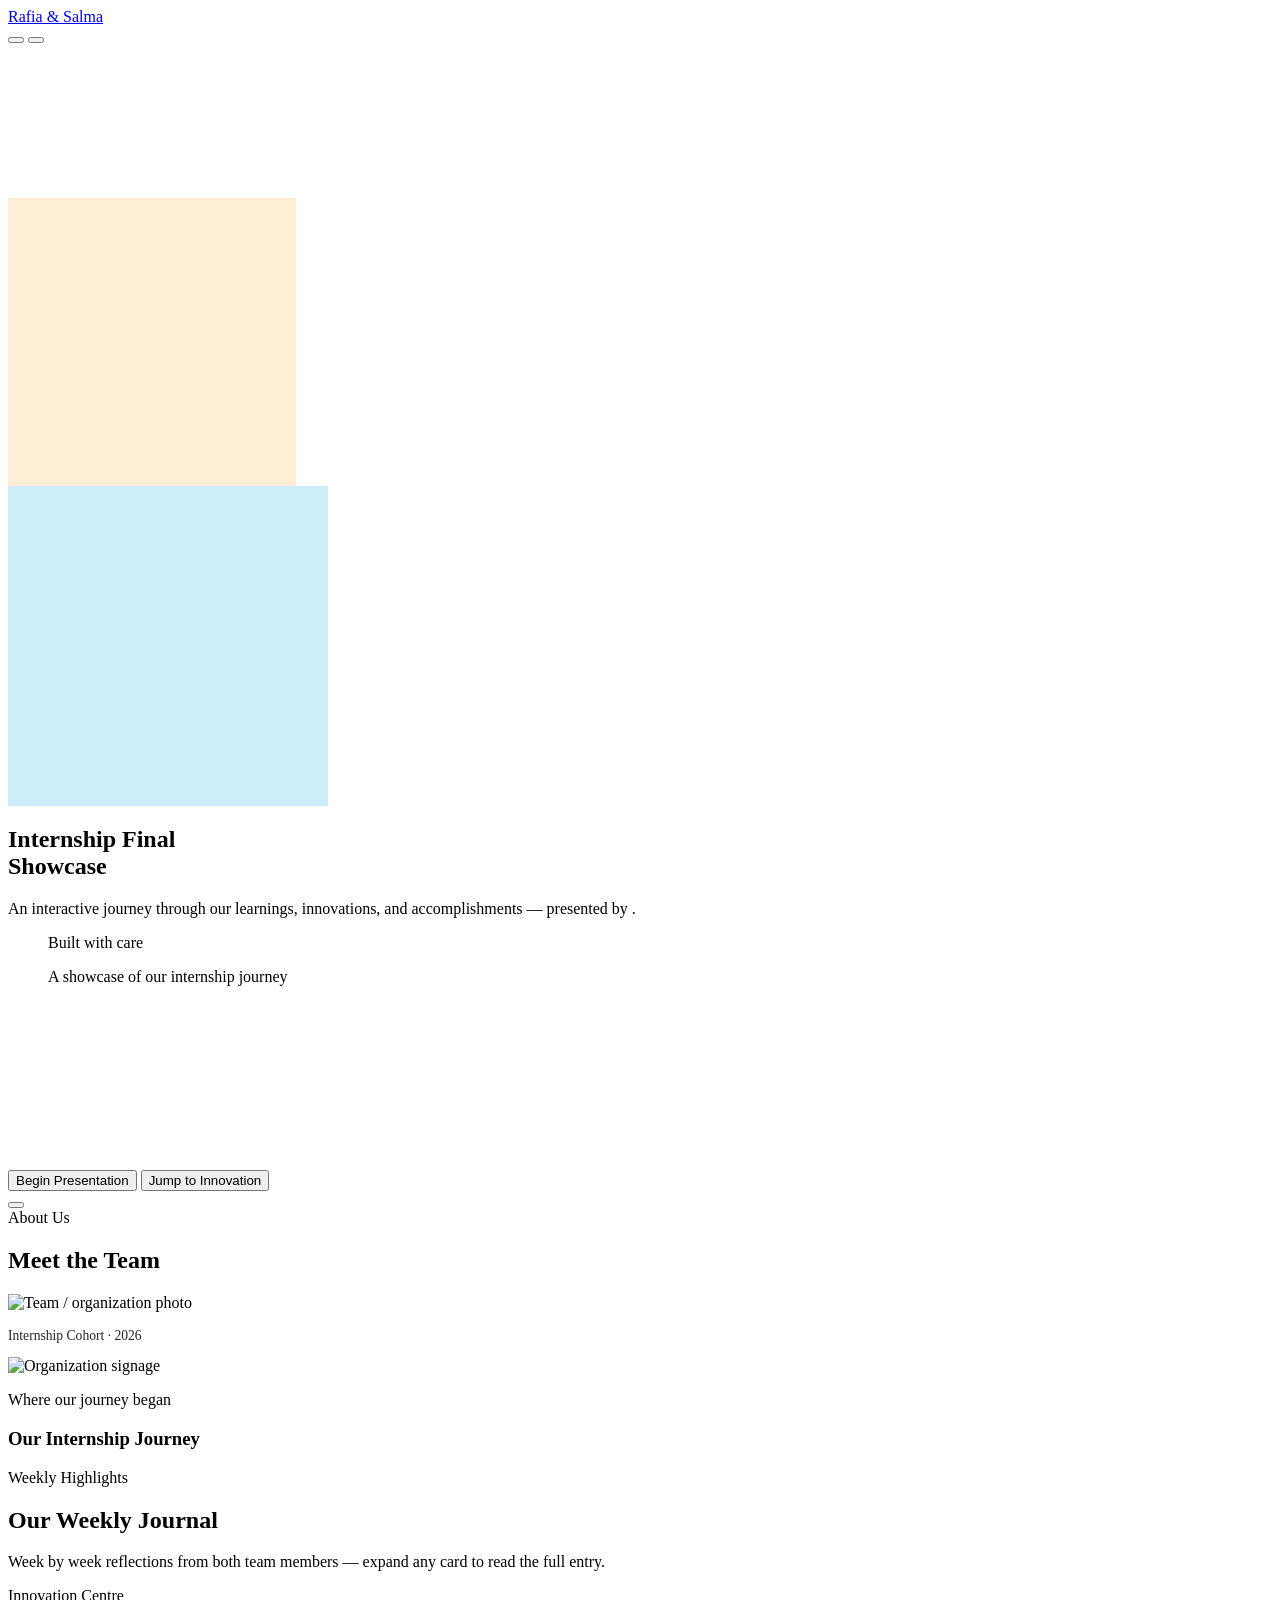
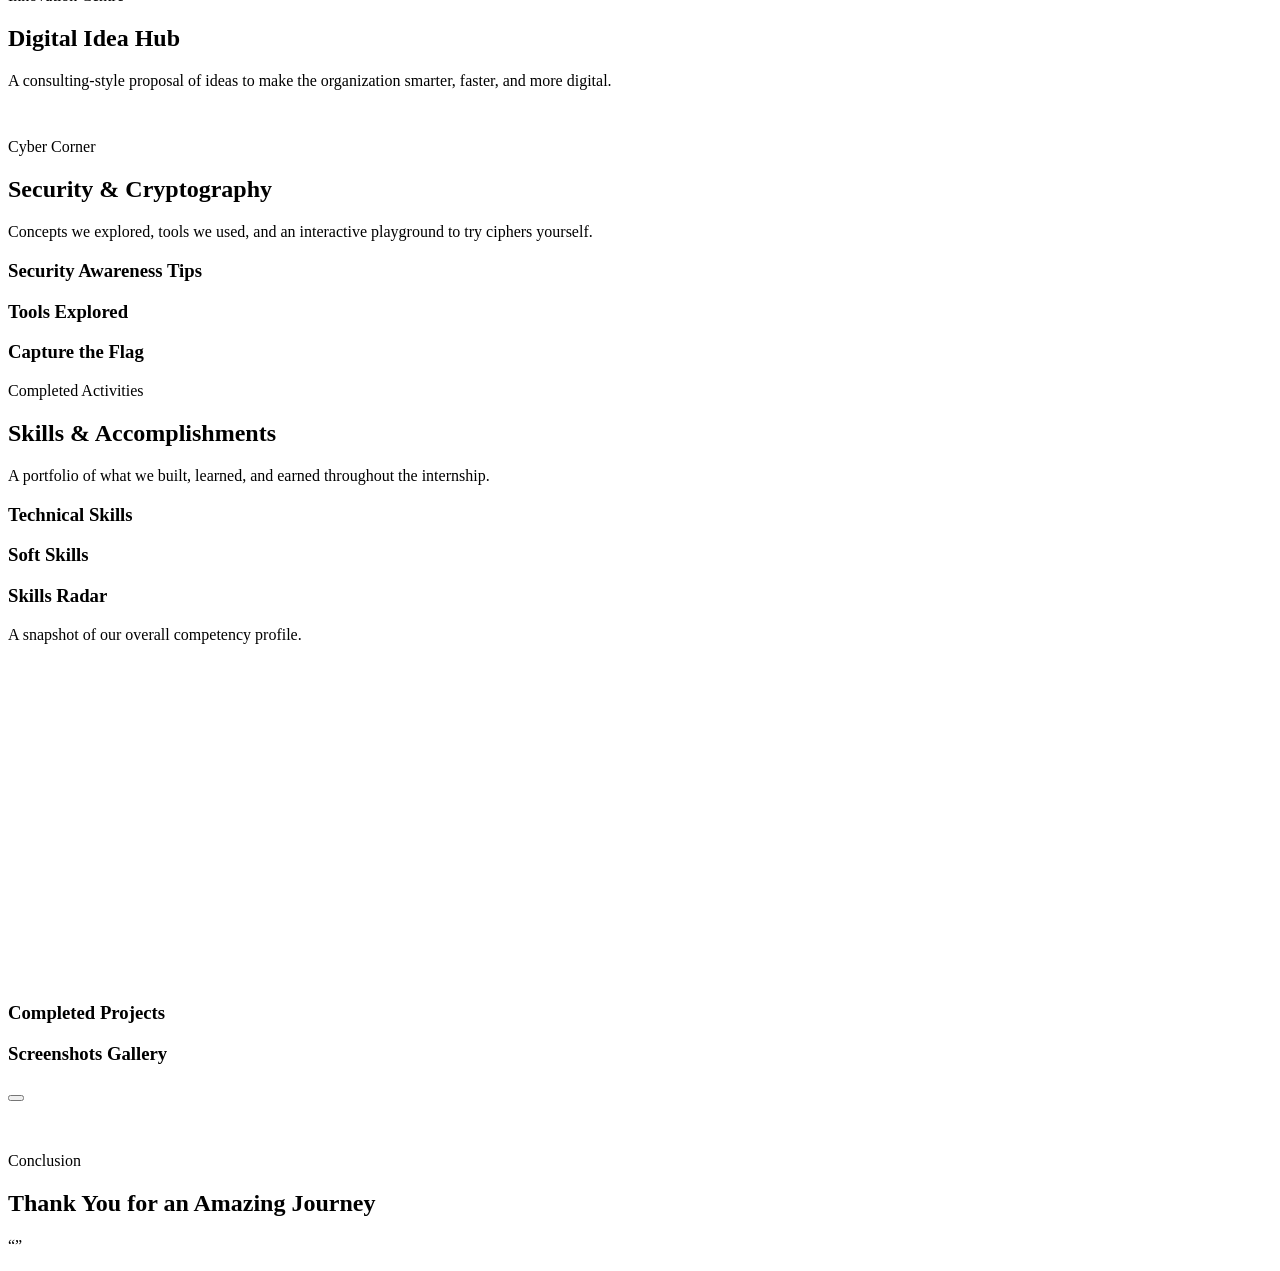
==== index.html @ 841355a2 "Add files via upload" ====
<!DOCTYPE html>
<html lang="en">
<head>
<meta charset="UTF-8" />
<meta name="viewport" content="width=device-width, initial-scale=1.0" />
<title>Internship Final Showcase — Rafia & Salma</title>
<meta name="description" content="An interactive internship final showcase." />

<!-- Fonts -->
<link rel="preconnect" href="https://fonts.googleapis.com" />
<link rel="preconnect" href="https://fonts.gstatic.com" crossorigin />
<link href="https://fonts.googleapis.com/css2?family=Inter:wght@400;500;600;700&family=Playfair+Display:wght@600;700;800&family=JetBrains+Mono:wght@400;500&display=swap" rel="stylesheet" />

<!-- Icons (lucide static build, no bundler needed) -->
<script src="https://unpkg.com/lucide@latest"></script>

<link rel="stylesheet" href="css/styles.css" />
</head>
<body>

<!-- ============ NAV ============ -->
<nav id="site-nav">
  <a href="#hero" class="brand">
    <img src="assets/images/logo.png" alt="" onerror="this.style.display='none'" />
    <span>Rafia & Salma</span>
  </a>
  <div class="nav-links" id="nav-links"></div>
  <div class="nav-actions">
    <button id="theme-toggle" aria-label="Toggle dark mode"><i data-lucide="moon"></i></button>
    <button id="menu-toggle" aria-label="Open menu"><i data-lucide="menu"></i></button>
  </div>
</nav>
<div id="mobile-menu"></div>

<main>

  <!-- ============ HERO ============ -->
  <section id="hero">
    <canvas id="particles"></canvas>
    <div class="orb" style="left:-6rem; top:25%; width:18rem; height:18rem; background:rgba(255,166,48,.2);"></div>
    <div class="orb delay-2" style="right:-4rem; bottom:25%; width:20rem; height:20rem; background:rgba(0,167,225,.2);"></div>
    <div class="hero-figure-logo" aria-hidden="true"></div>

    <div class="inner">
      <span class="badge">
        <img src="assets/images/logo.png" alt="" onerror="this.style.display='none'" />
        <span id="hero-org-year"></span>
      </span>
      <h1>Internship Final<br /><span class="text-gradient-hero">Showcase</span></h1>
      <p class="lead">An interactive journey through our learnings, innovations, and accomplishments — presented by <strong id="hero-team-name"></strong>.</p>

      <figure class="hero-figure">
        <div class="tilt" id="hero-tilt">
          <img src="assets/images/pellets-hands.jpg" alt="Team centerpiece image" width="700" height="350" onerror="this.parentElement.style.minHeight='220px'; this.parentElement.style.background='var(--secondary)'; this.remove();" />
          <figcaption>
            <p class="cap-title">Built with care</p>
            <p class="cap-sub">A showcase of our internship journey</p>
          </figcaption>
        </div>
      </figure>

      <div class="cta-row">
        <button class="btn btn--primary nav-jump" data-target="about">Begin Presentation</button>
        <button class="btn btn--ghost nav-jump" data-target="innovation">Jump to Innovation</button>
      </div>

      <div class="stats" id="hero-stats"></div>
    </div>

    <button class="scroll-cue nav-jump" data-target="about" aria-label="Scroll down"><i data-lucide="chevron-down"></i></button>
  </section>

  <!-- ============ ABOUT ============ -->
  <section id="about">
    <div class="container">
      <div class="section-heading reveal">
        <span class="eyebrow">About Us</span>
        <h2>Meet the Team</h2>
        <p id="about-mission"></p>
      </div>

      <div class="about-photos">
        <div class="photo-main reveal">
          <img src="assets/images/qapco-front.jpg" alt="Team / organization photo" width="1280" height="800" onerror="this.style.background='var(--secondary)'; this.removeAttribute('src');" />
          <div class="overlay"></div>
          <div class="caption">
            <p class="name" id="about-team-name"></p>
            <p style="margin-top:.25rem; font-size:.85rem; opacity:.85;">Internship Cohort · 2026</p>
          </div>
        </div>
        <div class="photo-side reveal" data-delay="120">
          <img src="assets/images/qapco-sign.jpg" alt="Organization signage" width="686" height="386" onerror="this.style.background='var(--secondary)'; this.removeAttribute('src');" />
          <div class="overlay"></div>
          <p class="caption">Where our journey began</p>
        </div>
      </div>

      <div class="grid-2" id="team-members"></div>

      <div class="timeline reveal">
        <h3>Our Internship Journey</h3>
        <div class="timeline-line"></div>
        <div id="timeline-stops"></div>
      </div>
    </div>
  </section>

  <!-- ============ WEEKLY ============ -->
  <section id="weekly" class="alt">
    <div class="container">
      <div class="section-heading reveal">
        <span class="eyebrow">Weekly Highlights</span>
        <h2>Our Weekly Journal</h2>
        <p>Week by week reflections from both team members — expand any card to read the full entry.</p>
      </div>
      <div class="filter-row" id="member-filter"></div>
      <div class="filter-row" id="week-filter"></div>
      <div id="week-grid-wrap"></div>
    </div>
  </section>

  <!-- ============ INNOVATION ============ -->
  <section id="innovation" class="bg-mesh">
    <div class="container">
      <div class="section-heading reveal">
        <span class="eyebrow">Innovation Centre</span>
        <h2>Digital Idea Hub</h2>
        <p>A consulting-style proposal of ideas to make the organization smarter, faster, and more digital.</p>
      </div>
      <div class="grid-4" id="innovation-stats" style="margin-bottom:3rem;"></div>
      <div class="filter-row" id="innovation-category-filter"></div>
      <div class="grid-2" id="innovation-cards"></div>
    </div>

    <div class="modal-overlay" id="innovation-modal">
      <div class="modal-box" id="innovation-modal-content"></div>
    </div>
  </section>

  <!-- ============ CYBER ============ -->
  <section id="cyber">
    <div class="container">
      <div class="section-heading reveal">
        <span class="eyebrow">Cyber Corner</span>
        <h2>Security &amp; Cryptography</h2>
        <p>Concepts we explored, tools we used, and an interactive playground to try ciphers yourself.</p>
      </div>

      <div class="cyber-grid">
        <div class="reveal" id="cipher-playground-wrap"></div>
        <div class="concept-grid" id="cyber-concepts"></div>
      </div>

      <div class="tips-tools-grid">
        <div class="panel reveal">
          <h3>Security Awareness Tips</h3>
          <ul id="security-tips"></ul>
        </div>
        <div class="panel reveal" data-delay="120">
          <h3>Tools Explored</h3>
          <div id="cyber-tools"></div>
        </div>
      </div>

      <h3 class="ctf-heading reveal">Capture the Flag</h3>
      <div class="ctf-grid" id="ctf-grid"></div>
    </div>
  </section>

  <!-- ============ ACTIVITIES ============ -->
  <section id="activities" class="alt">
    <div class="container">
      <div class="section-heading reveal">
        <span class="eyebrow">Completed Activities</span>
        <h2>Skills &amp; Accomplishments</h2>
        <p>A portfolio of what we built, learned, and earned throughout the internship.</p>
      </div>

      <div class="grid-2">
        <div class="skill-panel reveal">
          <h3>Technical Skills</h3>
          <div id="technical-skills"></div>
          <h3 class="second">Soft Skills</h3>
          <div id="soft-skills"></div>
        </div>
        <div class="radar-panel reveal" data-delay="120">
          <h3>Skills Radar</h3>
          <p>A snapshot of our overall competency profile.</p>
          <canvas id="radar-canvas" width="360" height="320"></canvas>
        </div>
      </div>

      <div class="cert-grid" id="certificates"></div>

      <h3 class="projects-heading reveal">Completed Projects</h3>
      <div class="project-grid" id="projects"></div>

      <h3 class="gallery-heading reveal">Screenshots Gallery</h3>
      <div class="gallery-grid" id="gallery"></div>
    </div>

    <div class="lightbox" id="lightbox">
      <button class="close-btn" id="lightbox-close" aria-label="Close"><i data-lucide="x"></i></button>
      <figure id="lightbox-figure">
        <img id="lightbox-img" src="" alt="" />
        <figcaption id="lightbox-caption"></figcaption>
      </figure>
    </div>
  </section>

  <!-- ============ CONCLUSION ============ -->
  <section id="conclusion" class="bg-mesh">
    <div class="container container--narrow">
      <div class="intro reveal">
        <span class="pill pill--secondary eyebrow" style="color:var(--primary); border:1px solid var(--border);">Conclusion</span>
        <h2>Thank You <span class="text-gradient-hero">for an Amazing Journey</span></h2>
        <p class="summary-text" id="conclusion-summary"></p>
      </div>

      <div class="grid-4 conclusion-stats" id="conclusion-stats"></div>

      <div class="takeaway-grid" id="takeaways"></div>

      <div class="appreciation-card glass shadow-elegant reveal">
        <div class="seal">
          <img src="assets/images/logo.png" alt="" onerror="this.style.display='none'" />
        </div>
        <p class="quote">“<span id="appreciation-text"></span>”</p>
        <div class="signatures" id="signatures"></div>
        <p class="footer-line" id="conclusion-footer"></p>
      </div>
    </div>
  </section>

</main>

<footer class="site-footer">
  <p id="site-footer-text"></p>
</footer>

<script type="module" src="js/app.js"></script>
</body>
</html>
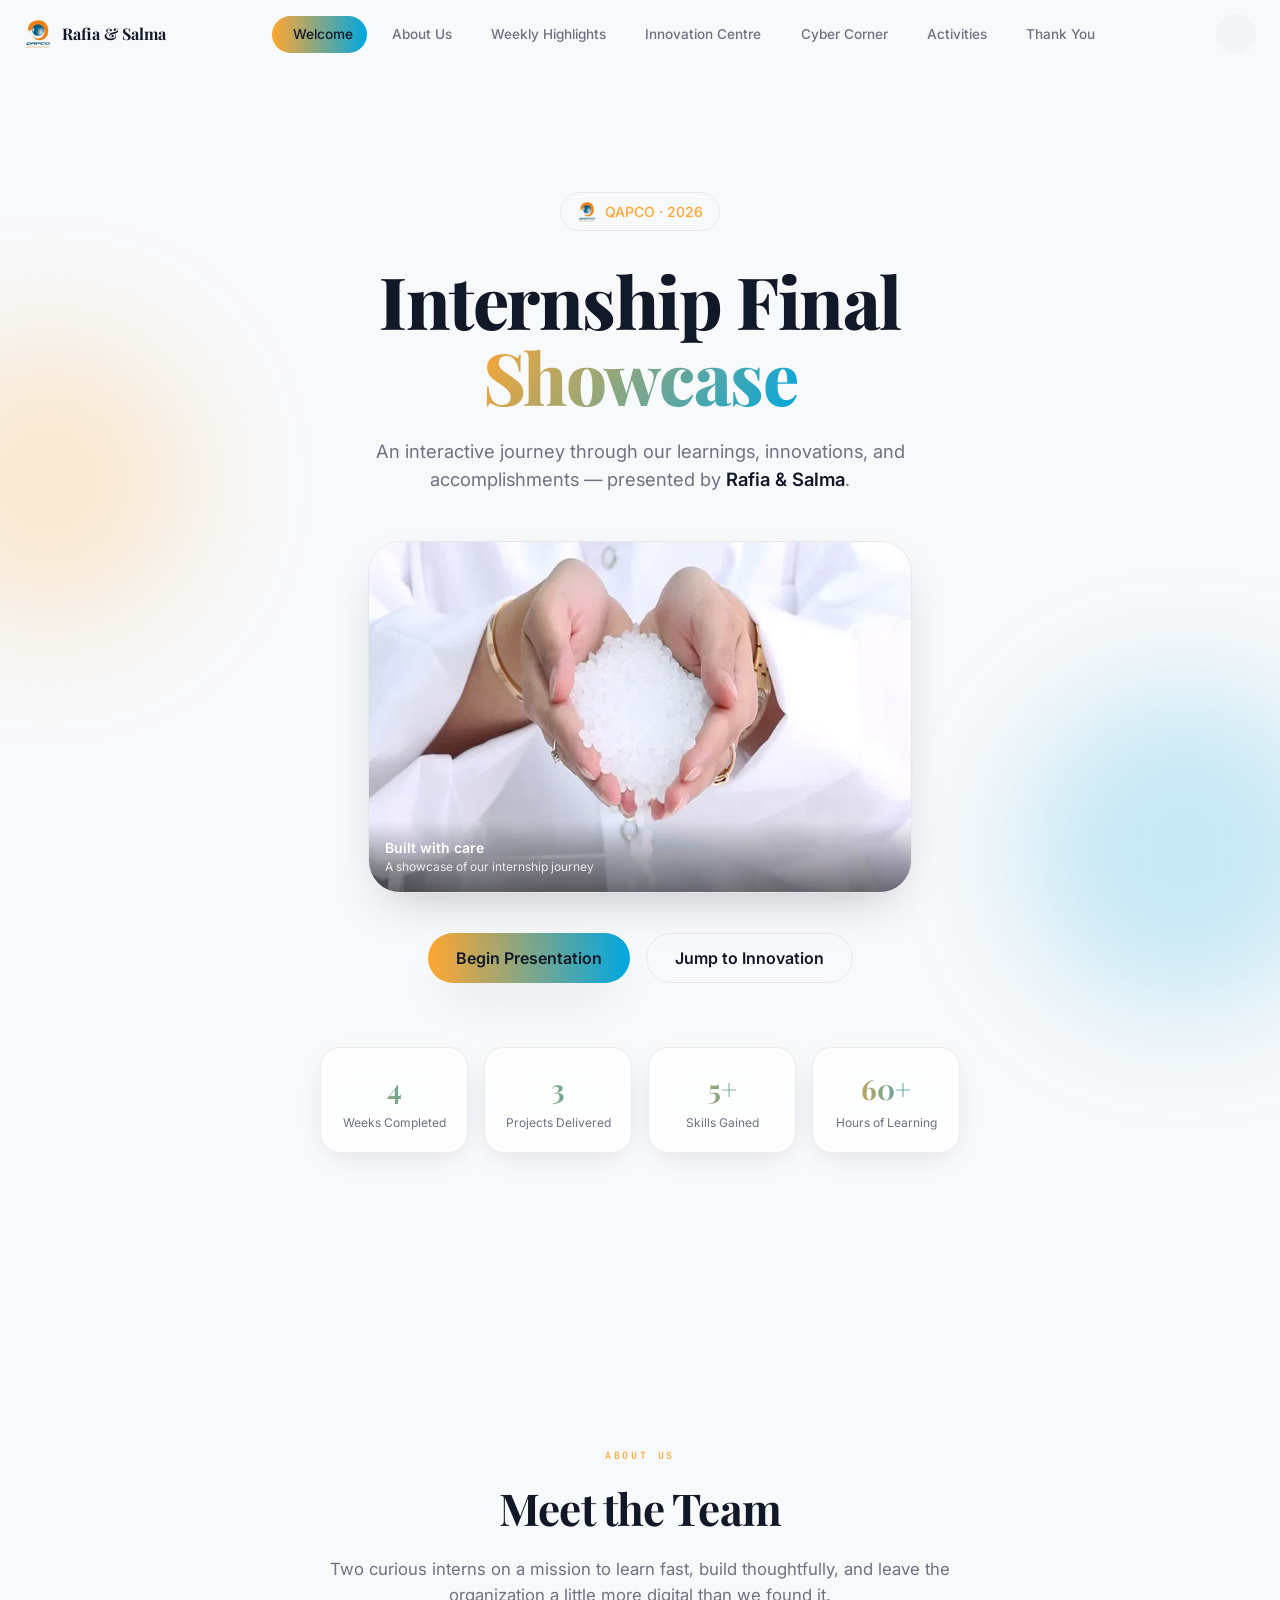
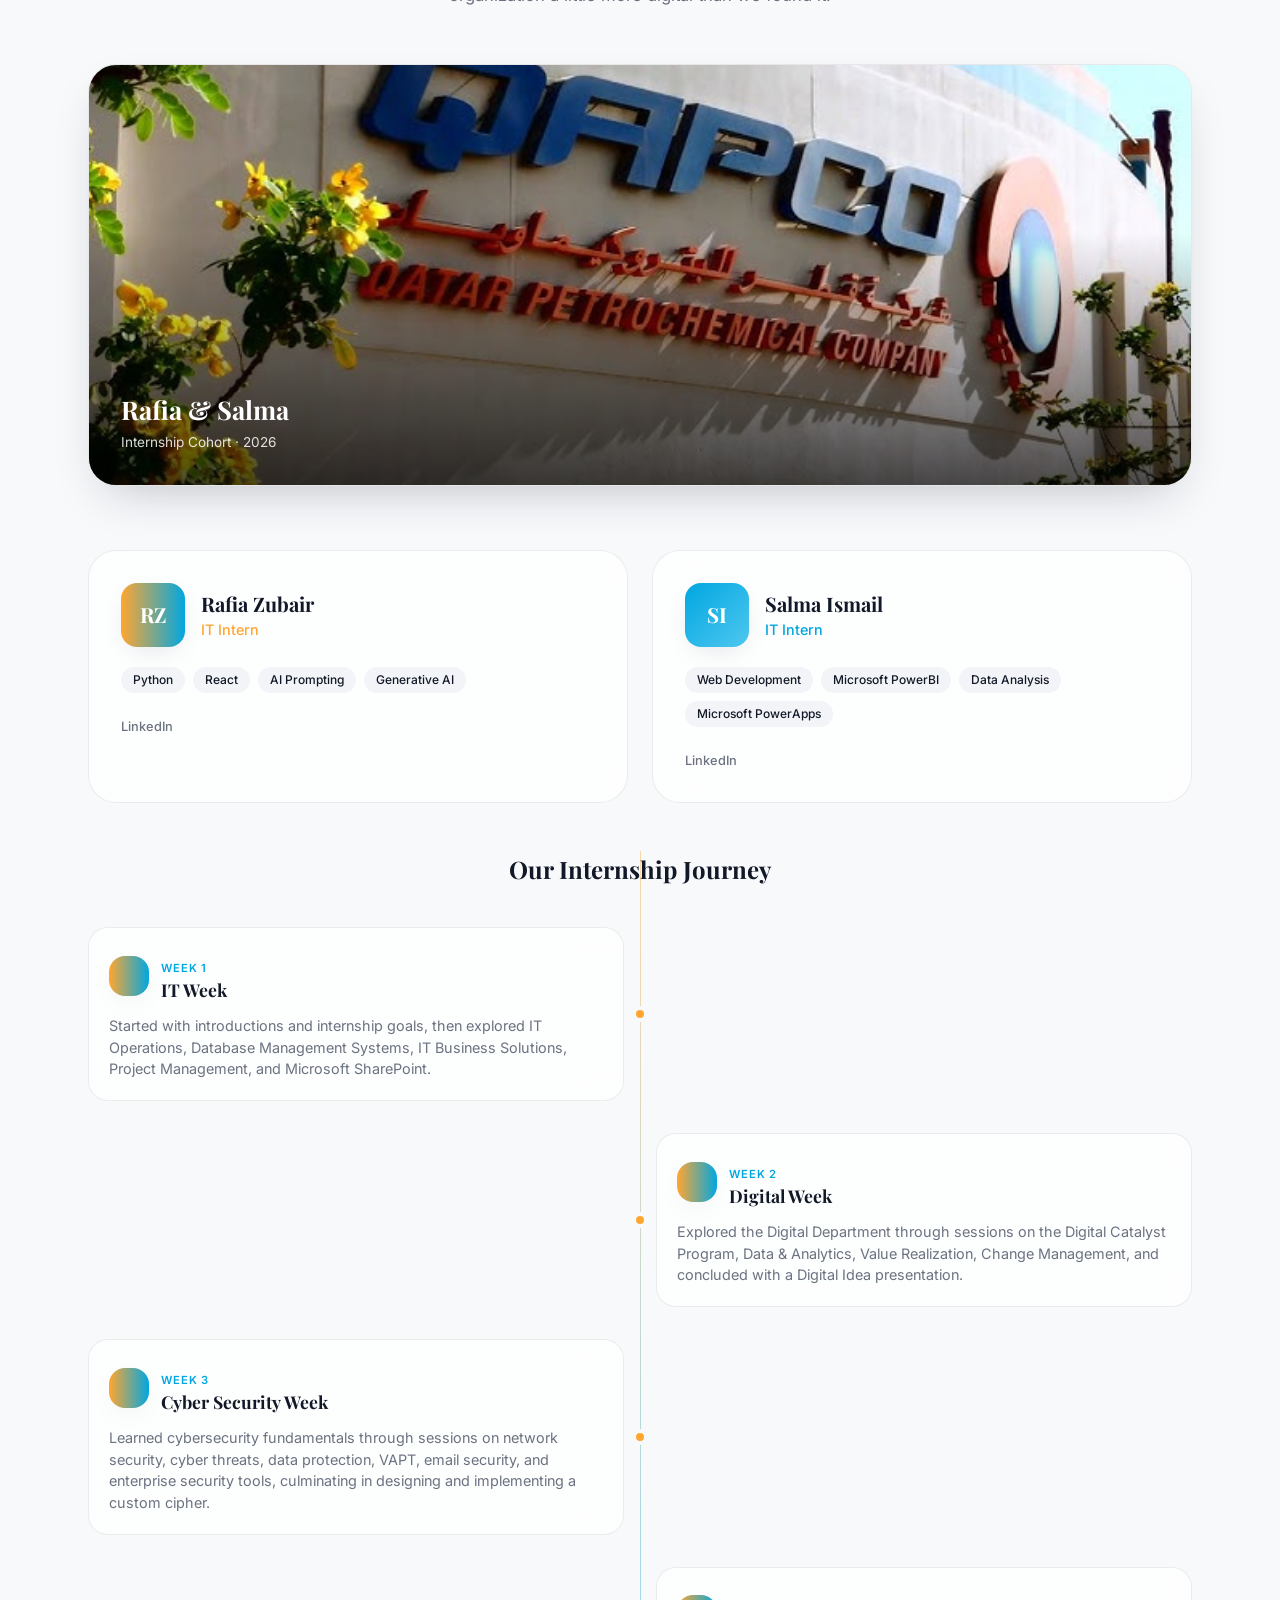
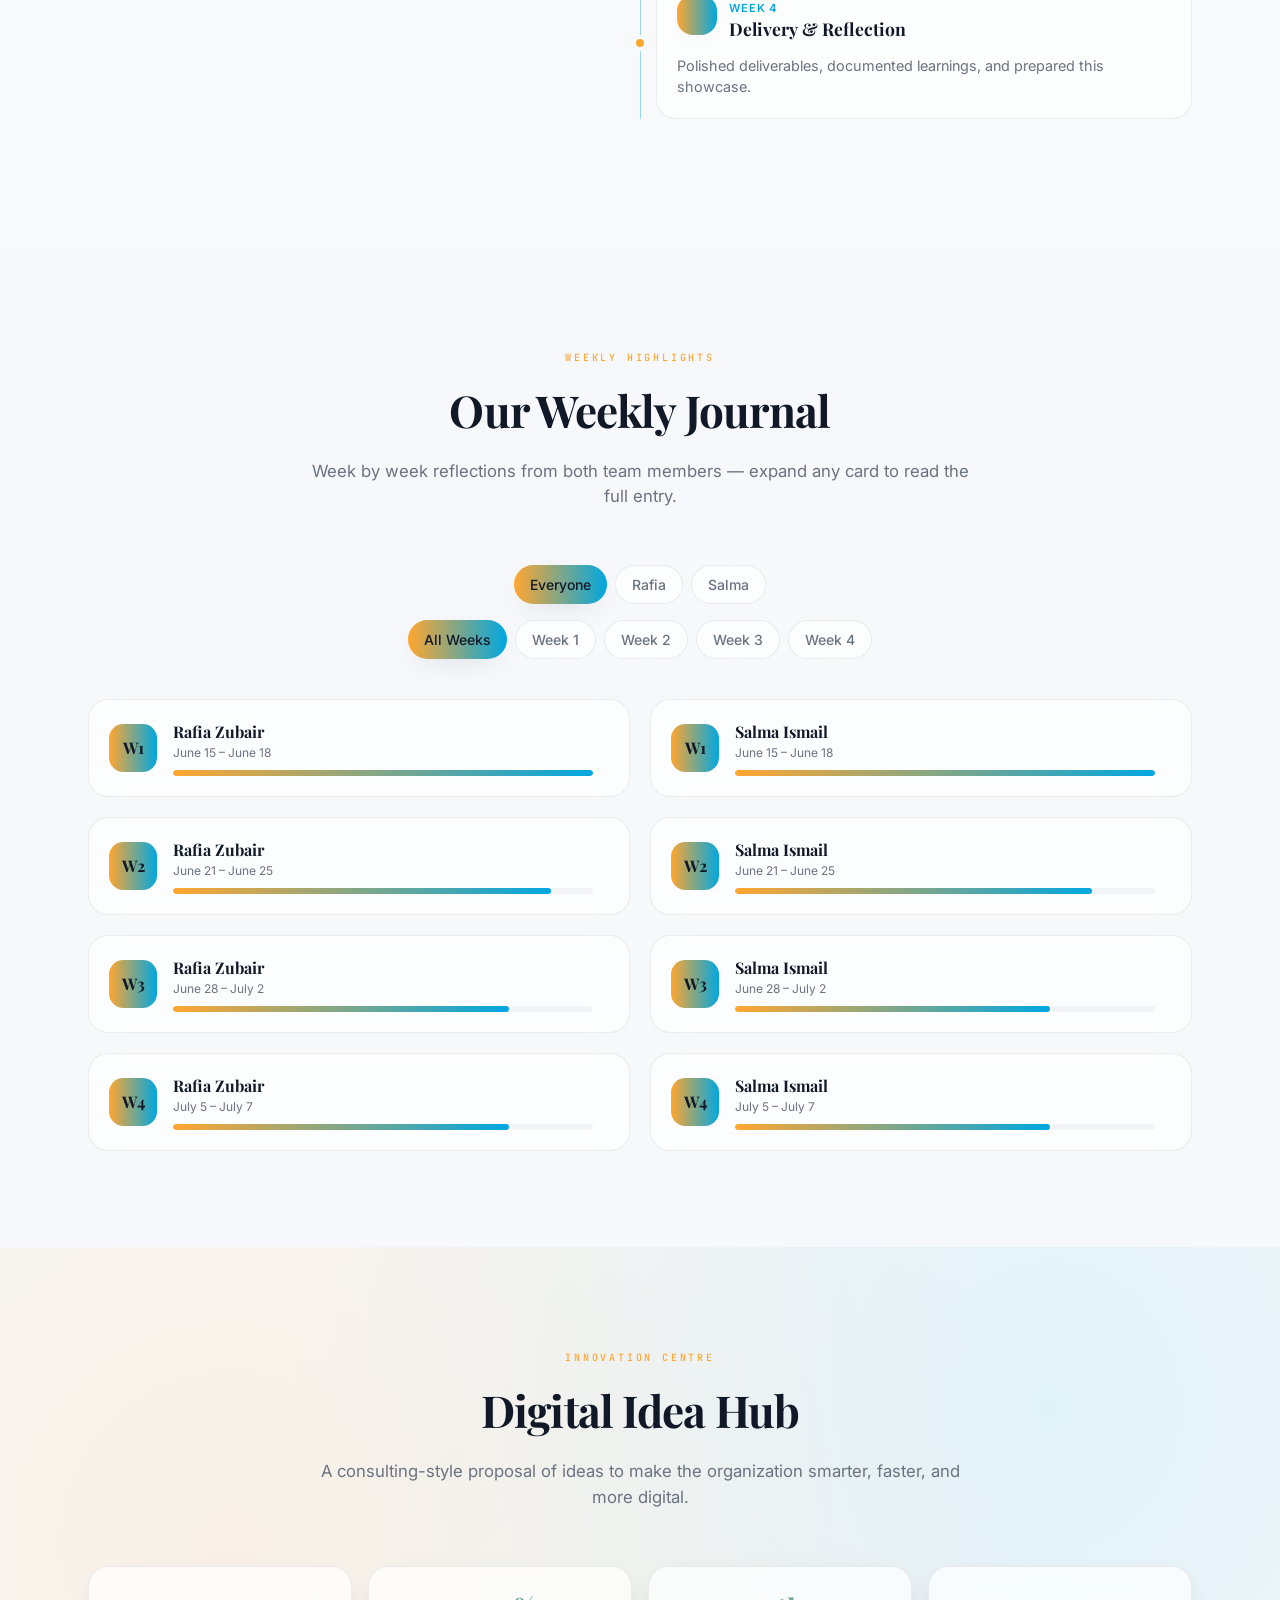
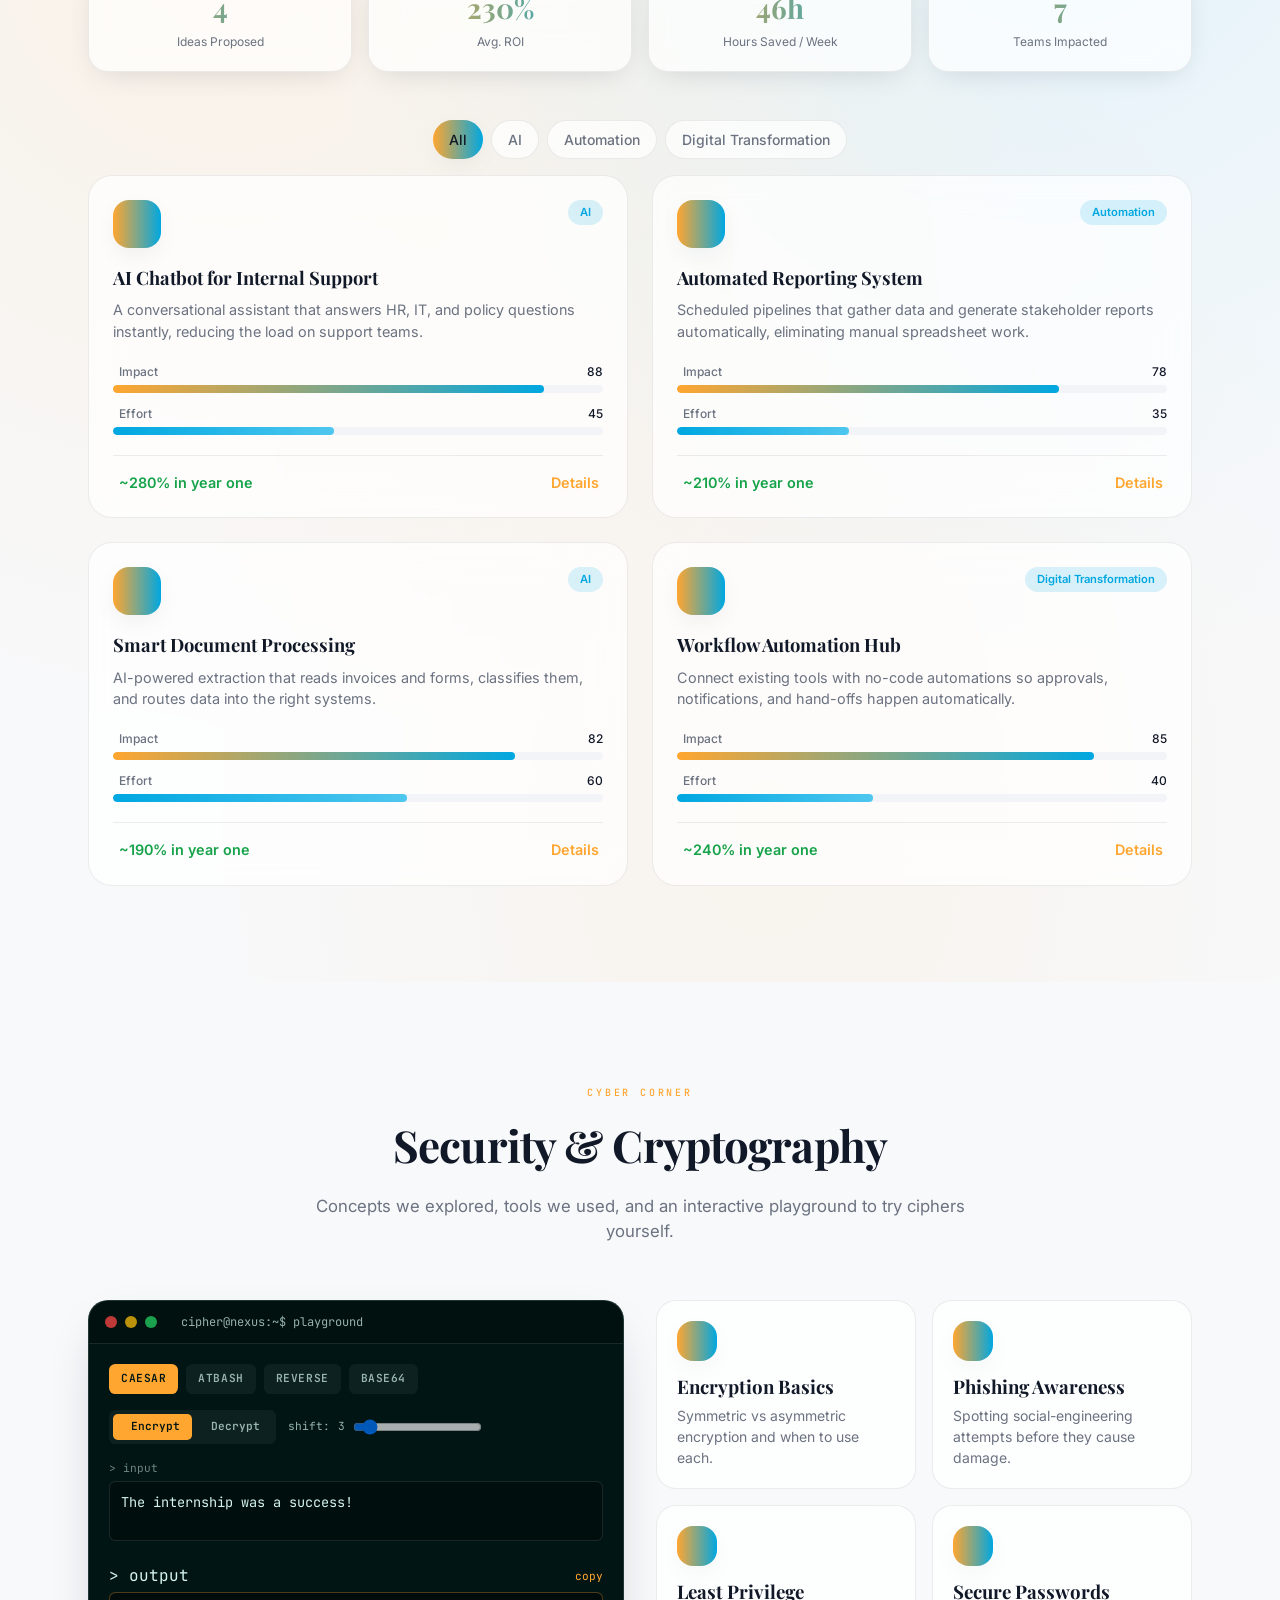
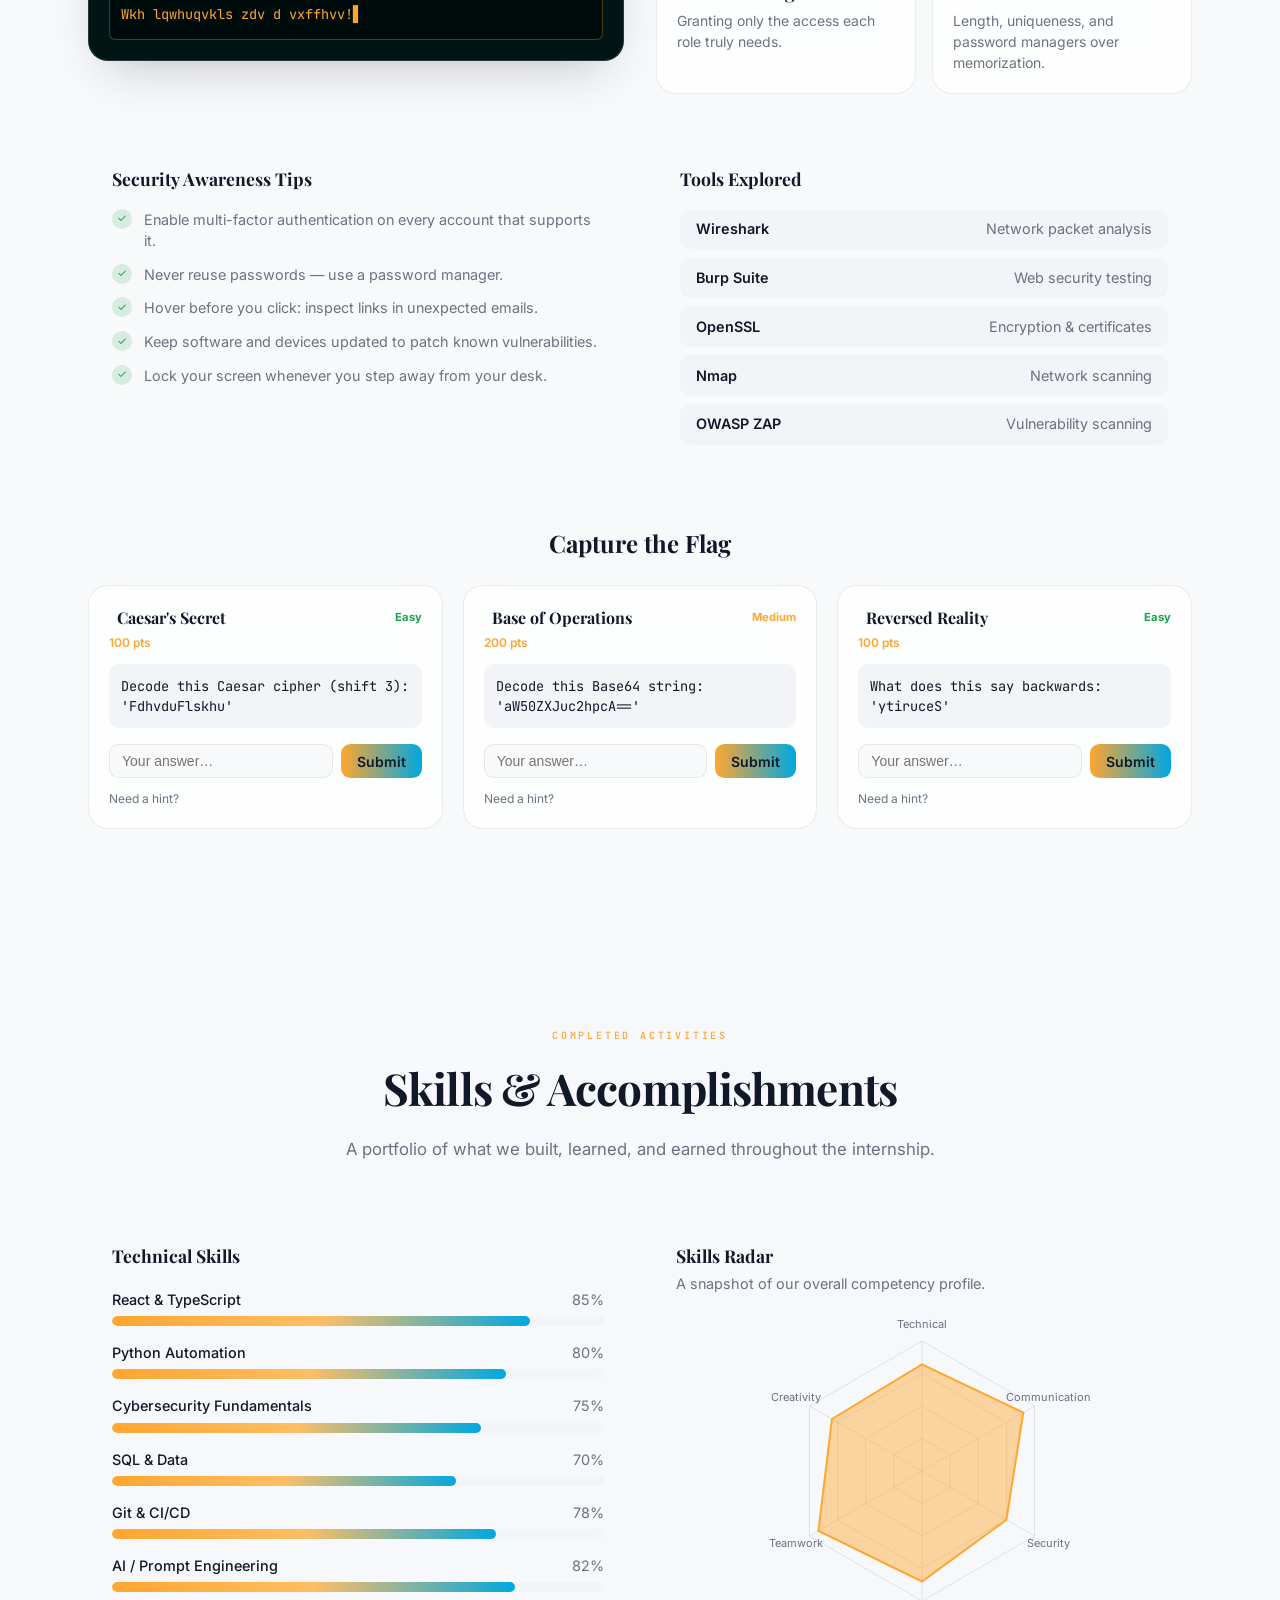
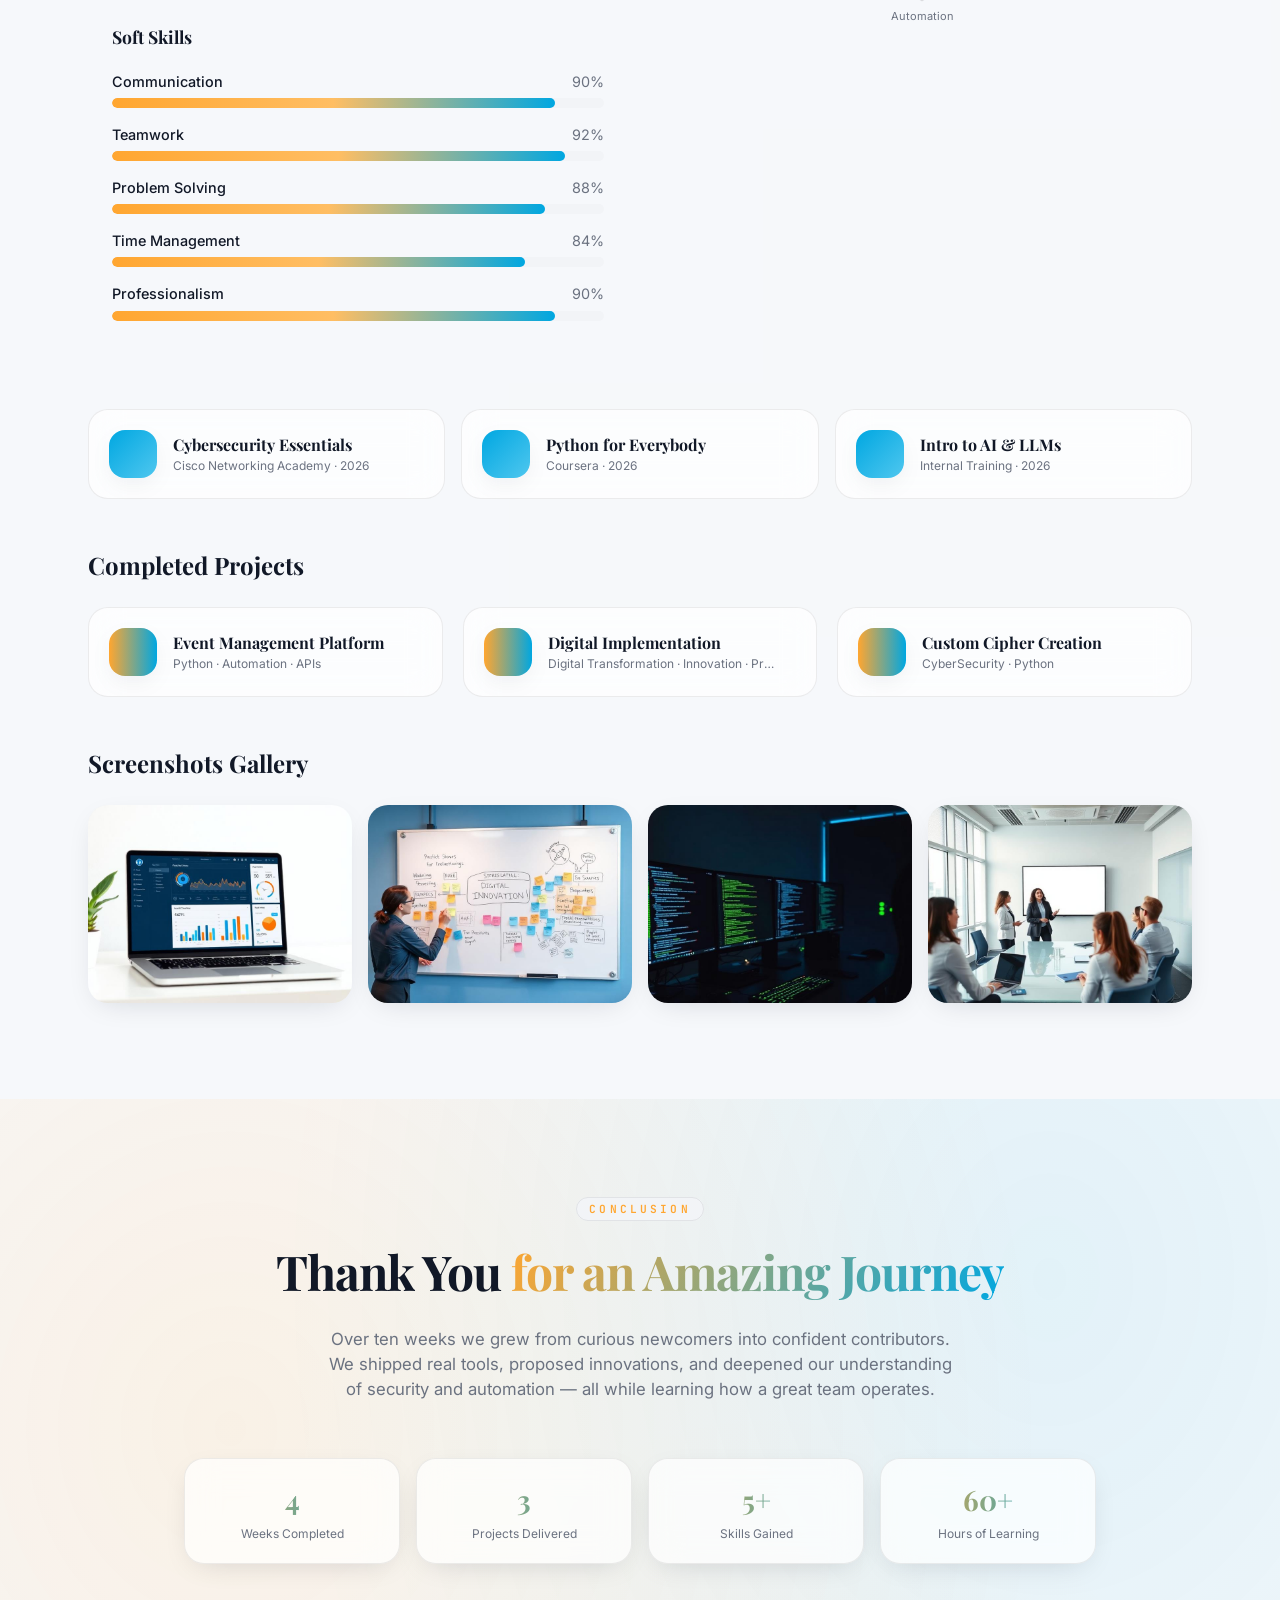
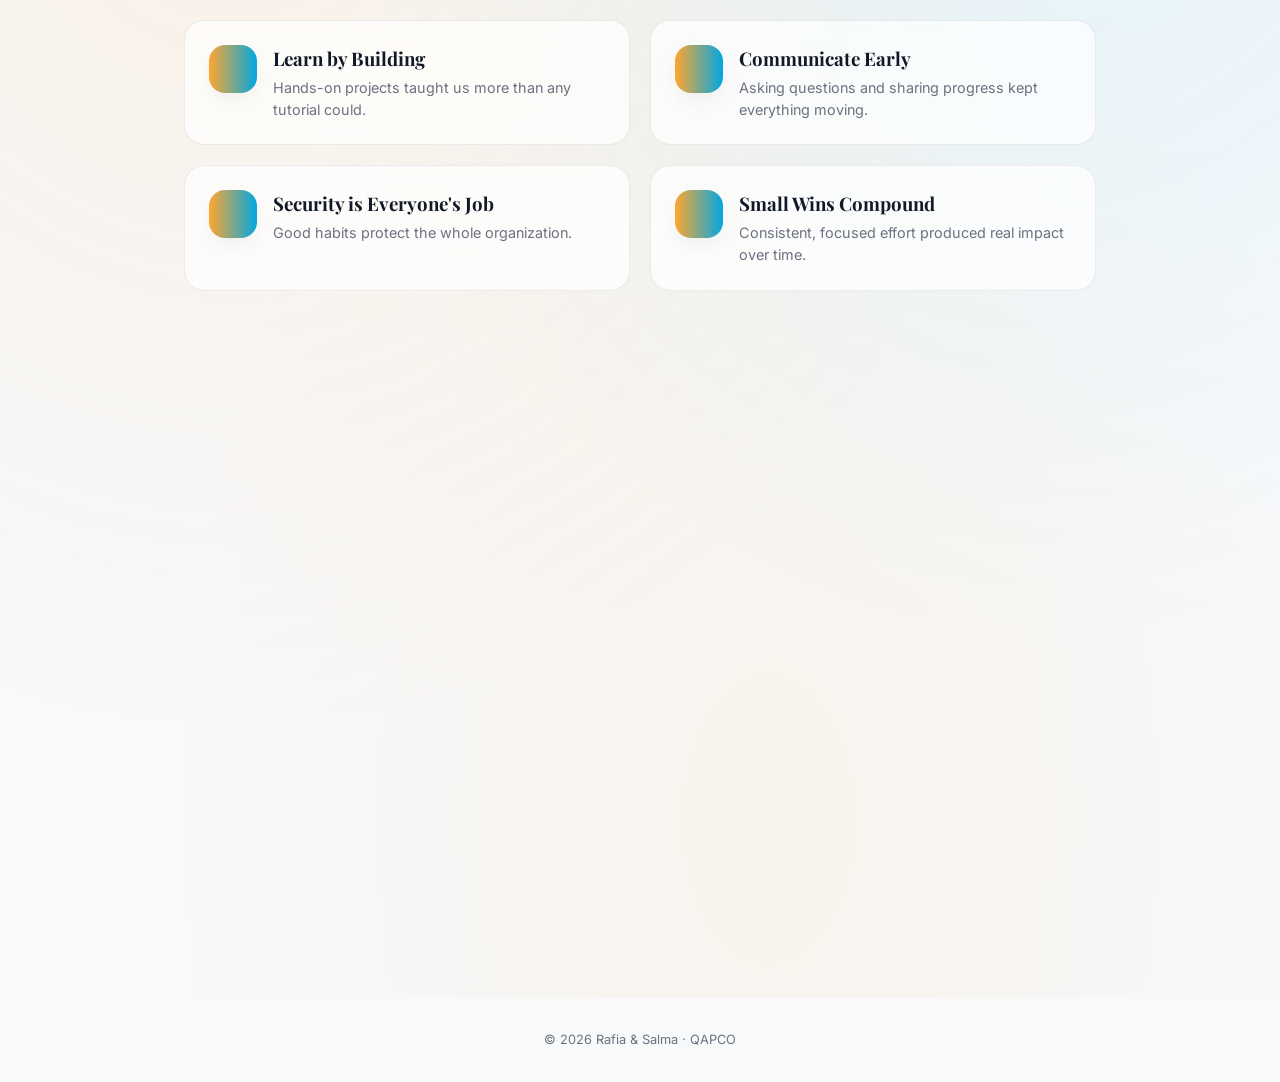
==== commit 73d192d1: "Update index.html" ====
--- a/index.html
+++ b/index.html
@@ -36,7 +36,6 @@
 
   <!-- ============ HERO ============ -->
   <section id="hero">
-    <canvas id="particles"></canvas>
     <div class="orb" style="left:-6rem; top:25%; width:18rem; height:18rem; background:rgba(255,166,48,.2);"></div>
     <div class="orb delay-2" style="right:-4rem; bottom:25%; width:20rem; height:20rem; background:rgba(0,167,225,.2);"></div>
     <div class="hero-figure-logo" aria-hidden="true"></div>
@@ -88,11 +87,11 @@
             <p style="margin-top:.25rem; font-size:.85rem; opacity:.85;">Internship Cohort · 2026</p>
           </div>
         </div>
-        <div class="photo-side reveal" data-delay="120">
+       <!-- <div class="photo-side reveal" data-delay="120">
           <img src="assets/images/qapco-sign.jpg" alt="Organization signage" width="686" height="386" onerror="this.style.background='var(--secondary)'; this.removeAttribute('src');" />
           <div class="overlay"></div>
           <p class="caption">Where our journey began</p>
-        </div>
+        </div>-->
       </div>
 
       <div class="grid-2" id="team-members"></div>
--- a/css/styles.css
+++ b/css/styles.css
@@ -0,0 +1,520 @@
+/* ============================================================
+   DESIGN SYSTEM — Cinematic Presentation (Muted Luxury)
+   Palette: Amber (#FFA630) primary · Blue (#00A7E1) secondary
+   Type: Playfair Display (display) · Inter (body) · JetBrains Mono (data)
+   Plain CSS — no build step required.
+   ============================================================ */
+
+:root {
+  --radius: 0.9rem;
+  --radius-sm: calc(var(--radius) - 4px);
+  --radius-lg: var(--radius);
+  --radius-xl: calc(var(--radius) + 4px);
+  --radius-2xl: calc(var(--radius) + 8px);
+  --radius-3xl: calc(var(--radius) + 12px);
+
+  --amber: #ffa630;
+  --amber-glow: #ffbe63;
+  --blue: #00a7e1;
+  --blue-glow: #4fc7ef;
+  --navy: #2d3047;
+  --deep-teal: #001514;
+
+  --bg: #f8f9fb;
+  --bg2: #ffffff;
+  --bg3: #f2f4f7;
+
+  --ink: #111827;
+  --ink2: #374151;
+  --ink3: #6b7280;
+
+  --background: var(--bg);
+  --foreground: var(--ink);
+  --card: var(--bg2);
+
+  --primary: var(--amber);
+  --primary-foreground: var(--ink);
+  --primary-glow: var(--amber-glow);
+
+  --secondary: var(--bg3);
+  --secondary-foreground: var(--ink2);
+
+  --muted-foreground: var(--ink3);
+
+  --accent: var(--blue);
+  --accent-foreground: #ffffff;
+  --accent-glow: var(--blue-glow);
+
+  --destructive: #dc2626;
+  --success: #16a34a;
+
+  --border: rgba(0, 0, 0, 0.07);
+
+  --terminal-bg: var(--deep-teal);
+  --terminal-fg: #d6f5ee;
+  --terminal-accent: var(--amber);
+
+  --gradient-primary: linear-gradient(90deg, var(--amber), var(--blue));
+  --gradient-hero: linear-gradient(120deg, var(--amber) 0%, var(--blue) 100%);
+  --gradient-mesh: radial-gradient(at 18% 22%, rgba(255,166,48,.10), transparent 55%),
+    radial-gradient(at 82% 12%, rgba(0,167,225,.09), transparent 52%),
+    radial-gradient(at 60% 88%, rgba(255,166,48,.07), transparent 55%);
+
+  --glass-bg: rgba(255, 255, 255, 0.72);
+  --glass-border: rgba(0, 0, 0, 0.07);
+
+  --shadow-soft: 0 8px 30px -12px rgba(17, 24, 39, 0.18);
+  --shadow-elegant: 0 20px 50px -20px rgba(17, 24, 39, 0.28);
+
+  --font-sans: "Inter", system-ui, -apple-system, sans-serif;
+  --font-display: "Playfair Display", Georgia, serif;
+  --font-mono: "JetBrains Mono", ui-monospace, monospace;
+}
+
+.dark {
+  --background: var(--deep-teal);
+  --foreground: #eef2f3;
+  --card: var(--navy);
+  --primary-foreground: var(--deep-teal);
+  --secondary: color-mix(in srgb, var(--navy) 80%, black);
+  --secondary-foreground: #eef2f3;
+  --muted-foreground: #9aa3b2;
+  --accent-foreground: var(--deep-teal);
+  --border: rgba(255, 255, 255, 0.1);
+  --terminal-bg: #000c0b;
+  --glass-bg: rgba(45, 48, 71, 0.7);
+  --glass-border: rgba(255, 255, 255, 0.1);
+  --shadow-soft: 0 8px 30px -12px rgba(0, 0, 0, 0.6);
+  --shadow-elegant: 0 20px 50px -20px rgba(0, 0, 0, 0.7);
+}
+
+/* ---------- Reset & base ---------- */
+* { box-sizing: border-box; margin: 0; padding: 0; }
+html { scroll-behavior: smooth; }
+body {
+  background-color: var(--background);
+  color: var(--foreground);
+  font-family: var(--font-sans);
+  line-height: 1.5;
+  -webkit-font-smoothing: antialiased;
+  transition: background-color .3s ease, color .3s ease;
+}
+h1, h2, h3, .font-display { font-family: var(--font-display); }
+img { max-width: 100%; display: block; }
+button { font: inherit; cursor: pointer; border: none; background: none; color: inherit; }
+a { color: inherit; text-decoration: none; }
+ul { list-style: none; }
+::selection { background-color: rgba(255, 166, 48, 0.35); }
+::-webkit-scrollbar { width: 10px; }
+::-webkit-scrollbar-track { background: var(--secondary); }
+::-webkit-scrollbar-thumb { background: rgba(255,166,48,.5); border-radius: 9999px; }
+
+.container { max-width: 72rem; margin: 0 auto; padding: 0 1.5rem; }
+.container--narrow { max-width: 60rem; }
+
+/* ---------- Utilities ---------- */
+.glass {
+  background: var(--glass-bg);
+  backdrop-filter: blur(16px) saturate(140%);
+  border: 1px solid var(--glass-border);
+}
+.eyebrow {
+  font-family: var(--font-mono);
+  text-transform: uppercase;
+  letter-spacing: .28em;
+  font-size: 10px;
+  font-weight: 500;
+}
+.text-gradient {
+  background: var(--gradient-primary);
+  -webkit-background-clip: text;
+  background-clip: text;
+  color: transparent;
+}
+.text-gradient-hero {
+  background: var(--gradient-hero);
+  -webkit-background-clip: text;
+  background-clip: text;
+  color: transparent;
+}
+.bg-mesh { background-image: var(--gradient-mesh); }
+.shadow-soft { box-shadow: var(--shadow-soft); }
+.shadow-elegant { box-shadow: var(--shadow-elegant); }
+.muted { color: var(--muted-foreground); }
+
+.card-hover { transition: transform .35s cubic-bezier(.22,1,.36,1), box-shadow .35s ease, border-color .35s ease; }
+.card-hover:hover { transform: translateY(-6px); box-shadow: var(--shadow-elegant); border-color: rgba(255,166,48,.55); }
+
+.reveal { opacity: 0; transform: translateY(28px); transition: opacity .7s cubic-bezier(.22,1,.36,1), transform .7s cubic-bezier(.22,1,.36,1); }
+.reveal.is-visible { opacity: 1; transform: none; }
+
+.btn {
+  display: inline-flex; align-items: center; justify-content: center; gap: .5rem;
+  border-radius: 9999px; padding: .75rem 1.75rem; font-weight: 600;
+  transition: transform .25s ease, color .25s ease;
+}
+.btn:hover { transform: scale(1.05); }
+.btn--primary { background: var(--gradient-primary); color: var(--primary-foreground); box-shadow: var(--shadow-elegant); }
+.btn--ghost { border: 1px solid var(--border); }
+.btn--ghost:hover { color: var(--primary); }
+
+.chip {
+  border-radius: 9999px; padding: .5rem 1rem; font-size: .875rem; font-weight: 500; transition: all .2s ease;
+}
+.chip--active { background: var(--gradient-primary); color: var(--primary-foreground); box-shadow: var(--shadow-soft); }
+.chip--inactive { color: var(--muted-foreground); }
+.chip--inactive:hover { color: var(--foreground); }
+
+.pill { border-radius: 9999px; padding: .25rem .75rem; font-size: .7rem; font-weight: 600; }
+.pill--secondary { background: var(--secondary); color: var(--secondary-foreground); }
+.pill--accent { background: rgba(0,167,225,.15); color: var(--accent); }
+
+.icon-badge {
+  display: grid; place-items: center; border-radius: 1rem;
+  background: var(--gradient-primary); color: var(--primary-foreground); box-shadow: var(--shadow-soft);
+}
+
+.grid-2 { display: grid; gap: 1.5rem; }
+.grid-3 { display: grid; gap: 1.5rem; }
+.grid-4 { display: grid; grid-template-columns: repeat(2, 1fr); gap: 1rem; }
+@media (min-width: 640px) { .grid-4 { grid-template-columns: repeat(4, 1fr); } }
+@media (min-width: 768px) { .grid-2 { grid-template-columns: repeat(2, 1fr); } .grid-3 { grid-template-columns: repeat(3, 1fr); } }
+
+/* ---------- Section heading ---------- */
+.section-heading { text-align: center; max-width: 42rem; margin: 0 auto 3.5rem; }
+.section-heading .eyebrow { color: var(--primary); display: inline-block; margin-bottom: .75rem; }
+.section-heading h2 { font-size: clamp(1.9rem, 4vw, 2.75rem); font-weight: 700; letter-spacing: -0.02em; }
+.section-heading p { margin-top: 1rem; color: var(--muted-foreground); font-size: 1.05rem; }
+
+section { position: relative; padding: 6rem 0; }
+section.alt { background: color-mix(in srgb, var(--secondary) 30%, transparent); }
+
+/* ---------- Nav ---------- */
+#site-nav {
+  position: fixed; top: 0; left: 0; right: 0; z-index: 100;
+  display: flex; align-items: center; justify-content: space-between;
+  padding: .9rem 1.5rem; transition: background .3s ease, box-shadow .3s ease;
+}
+#site-nav.scrolled { background: var(--glass-bg); backdrop-filter: blur(16px); box-shadow: var(--shadow-soft); }
+#site-nav .brand { display: flex; align-items: center; gap: .6rem; font-family: var(--font-display); font-weight: 700; }
+#site-nav .brand img { width: 28px; height: 28px; object-fit: contain; }
+#site-nav .nav-links { display: none; align-items: center; gap: .25rem; }
+@media (min-width: 900px) { #site-nav .nav-links { display: flex; } }
+#site-nav .nav-links button {
+  display: flex; align-items: center; gap: .4rem; padding: .5rem .9rem; border-radius: 9999px;
+  font-size: .85rem; font-weight: 500; color: var(--muted-foreground); transition: all .2s ease;
+}
+#site-nav .nav-links button:hover { color: var(--foreground); }
+#site-nav .nav-links button.active { background: var(--gradient-primary); color: var(--primary-foreground); }
+#site-nav .nav-actions { display: flex; align-items: center; gap: .5rem; }
+#theme-toggle, #menu-toggle {
+  display: grid; place-items: center; width: 40px; height: 40px; border-radius: 9999px; background: var(--secondary);
+}
+#menu-toggle { display: grid; }
+@media (min-width: 900px) { #menu-toggle { display: none; } }
+
+#mobile-menu {
+  position: fixed; inset: 0; z-index: 99; background: var(--background);
+  display: none; flex-direction: column; padding: 6rem 1.5rem 2rem; gap: .5rem; overflow-y: auto;
+}
+#mobile-menu.open { display: flex; }
+#mobile-menu button {
+  display: flex; align-items: center; gap: .75rem; padding: 1rem; border-radius: 1rem; font-size: 1rem; font-weight: 500;
+}
+#mobile-menu button.active { background: var(--secondary); color: var(--primary); }
+
+/* ---------- Hero ---------- */
+#hero { min-height: 100vh; display: flex; align-items: center; justify-content: center; overflow: hidden; text-align: center; }
+#hero .inner { position: relative; z-index: 2; max-width: 56rem; margin: 0 auto; padding: 6rem 1.5rem; }
+#hero canvas { position: absolute; inset: 0; opacity: .7; }
+#hero .badge {
+  display: inline-flex; align-items: center; gap: .5rem; border: 1px solid var(--border);
+  border-radius: 9999px; padding: .5rem 1rem; font-size: .875rem; font-weight: 500; color: var(--primary);
+}
+#hero .badge img { width: 20px; height: 20px; object-fit: contain; }
+#hero h1 { margin-top: 2rem; font-size: clamp(2.4rem, 7vw, 4.5rem); font-weight: 800; line-height: 1.05; letter-spacing: -0.02em; }
+#hero .lead { margin: 1.5rem auto 0; max-width: 40rem; font-size: 1.15rem; color: var(--muted-foreground); }
+#hero .lead strong { color: var(--foreground); font-weight: 600; }
+
+.hero-figure { max-width: 34rem; margin: 3rem auto 0; }
+.hero-figure .tilt { border-radius: 2rem; overflow: hidden; border: 1px solid var(--border); box-shadow: var(--shadow-elegant); position: relative; transition: transform .2s ease; }
+.hero-figure figcaption { position: absolute; left: 0; right: 0; bottom: 0; padding: 1rem; background: linear-gradient(to top, rgba(0,0,0,.55), transparent); text-align: left; color: #fff; }
+.hero-figure figcaption .cap-title { font-size: .875rem; font-weight: 600; }
+.hero-figure figcaption .cap-sub { font-size: .75rem; opacity: .85; }
+
+#hero .cta-row { margin-top: 2.5rem; display: flex; flex-wrap: wrap; gap: 1rem; justify-content: center; }
+#hero .stats { margin: 4rem auto 0; max-width: 40rem; display: grid; grid-template-columns: repeat(2, 1fr); gap: 1rem; }
+@media (min-width: 640px) { #hero .stats { grid-template-columns: repeat(4, 1fr); } }
+#hero .stats .stat-card, .stat-card { border-radius: 1.25rem; padding: 1.25rem; text-align: center; }
+.stat-card .stat-value { font-family: var(--font-display); font-size: 1.75rem; font-weight: 700; }
+.stat-card .stat-label { margin-top: .25rem; font-size: .75rem; color: var(--muted-foreground); }
+
+#hero .scroll-cue { position: absolute; bottom: 2rem; left: 50%; transform: translateX(-50%); z-index: 3; animation: bounce 2s infinite; color: var(--muted-foreground); }
+@keyframes bounce { 0%,100% { transform: translate(-50%, 0); } 50% { transform: translate(-50%, -8px); } }
+
+.orb { position: absolute; border-radius: 9999px; filter: blur(60px); pointer-events: none; animation: float 6s ease-in-out infinite; }
+@keyframes float { 0%,100% { transform: translateY(0); } 50% { transform: translateY(-14px); } }
+
+/* ---------- About ---------- */
+.about-photos { display: grid; gap: 1.5rem; margin-bottom: 4rem; }
+@media (min-width: 768px) { .about-photos { grid-template-columns: repeat(5, 1fr); } }
+.about-photos .photo-main { grid-column: span 5 /*from span 3 to span5*/; position: relative; border-radius: 1.75rem; overflow: hidden; border: 1px solid var(--border); box-shadow: var(--shadow-elegant); }
+.about-photos .photo-main img { height: 280px; width: 100%; object-fit: cover; }
+@media (min-width: 640px) { .about-photos .photo-main img { height: 420px; } }
+.about-photos .photo-main .overlay { position: absolute; inset: 0; background: linear-gradient(to top, rgba(0,0,0,.7), transparent 60%); }
+.about-photos .photo-main .caption { position: absolute; bottom: 0; left: 0; padding: 2rem; color: #fff; }
+.about-photos .photo-main .caption .name { font-family: var(--font-display); font-size: 1.6rem; font-weight: 700; }
+/*.about-photos .photo-side { grid-column: span 2; position: relative; border-radius: 1.75rem; overflow: hidden; border: 1px solid var(--border); box-shadow: var(--shadow-elegant); min-height: 220px; }
+.about-photos .photo-side img { height: 100%; width: 100%; object-fit: cover; }
+.about-photos .photo-side .overlay { position: absolute; inset: 0; background: linear-gradient(to top, rgba(0,0,0,.6), transparent); }
+.about-photos .photo-side .caption { position: absolute; bottom: 1rem; left: 1.25rem; color: #fff; font-weight: 600; font-size: .9rem; }*/
+
+.member-card { position: relative; overflow: hidden; border-radius: 1.75rem; padding: 2rem; }
+.member-card .head { display: flex; align-items: center; gap: 1rem; }
+.member-card .avatar { display: grid; place-items: center; width: 64px; height: 64px; border-radius: 1rem; font-family: var(--font-display); font-size: 1.3rem; font-weight: 700; color: #fff; box-shadow: var(--shadow-soft); }
+.member-card.primary .avatar { background: var(--gradient-primary); }
+.member-card.accent .avatar { background: linear-gradient(135deg, var(--accent), var(--accent-glow)); }
+.member-card .name { font-family: var(--font-display); font-size: 1.25rem; font-weight: 700; }
+.member-card .role { font-size: .9rem; font-weight: 500; }
+.member-card.primary .role { color: var(--primary); }
+.member-card.accent .role { color: var(--accent); }
+.member-card .bio { margin-top: 1.25rem; font-size: .9rem; color: var(--muted-foreground); line-height: 1.6; }
+.member-card .skills { margin-top: 1.25rem; display: flex; flex-wrap: wrap; gap: .5rem; }
+.member-card .socials { margin-top: 1.5rem; display: flex; gap: .75rem; }
+.member-card .socials a { font-size: .8rem; font-weight: 500; color: var(--muted-foreground); }
+.member-card .socials a:hover { color: var(--primary); text-decoration: underline; }
+
+.timeline { position: relative; margin-top: 3rem; }
+.timeline h3 { text-align: center; font-size: 1.5rem; margin-bottom: 2.5rem; }
+.timeline-line { display: none; }
+@media (min-width: 768px) { .timeline-line { display: block; position: absolute; left: 50%; top: 0; bottom: 0; width: 1px; background: linear-gradient(var(--primary), var(--accent)); opacity: .4; } }
+.timeline-stop { position: relative; margin-bottom: 2rem; }
+@media (min-width: 768px) { .timeline-stop { display: flex; align-items: center; gap: 2rem; } .timeline-stop.reverse { flex-direction: row-reverse; } }
+.timeline-stop .card-wrap { width: 100%; }
+@media (min-width: 768px) { .timeline-stop .card-wrap { width: 50%; } }
+.timeline-stop .tcard { border-radius: 1.25rem; padding: 1.25rem; }
+.timeline-stop .tcard .top { display: flex; align-items: center; gap: .75rem; }
+.timeline-stop .tcard .period { font-size: .7rem; font-weight: 600; text-transform: uppercase; letter-spacing: .08em; color: var(--accent); }
+.timeline-stop .tcard h4 { font-family: var(--font-display); font-size: 1.1rem; font-weight: 700; }
+.timeline-stop .tcard p { margin-top: .75rem; font-size: .9rem; color: var(--muted-foreground); }
+.timeline-dot { display: none; }
+@media (min-width: 768px) { .timeline-dot { display: block; position: absolute; left: 50%; transform: translateX(-50%); width: 16px; height: 16px; border-radius: 9999px; background: var(--primary); border: 4px solid var(--background); } }
+
+/* ---------- Weekly ---------- */
+.filter-row { display: flex; flex-wrap: wrap; justify-content: center; gap: .5rem; margin-bottom: 1rem; }
+.filter-row + .filter-row { margin-bottom: 2.5rem; }
+.week-grid { display: grid; gap: 1.25rem; }
+@media (min-width: 768px) { .week-grid { grid-template-columns: repeat(2, 1fr); } }
+.week-card { border-radius: 1.25rem; overflow: hidden; }
+.week-card .head-btn { display: flex; width: 100%; align-items: center; gap: 1rem; padding: 1.25rem; text-align: left; }
+.week-card .week-badge { display: grid; place-items: center; width: 48px; height: 48px; border-radius: .9rem; background: var(--gradient-primary); color: var(--primary-foreground); font-family: var(--font-display); font-weight: 700; flex-shrink: 0; }
+.week-card .meta { min-width: 0; flex: 1; }
+.week-card .meta .member { font-family: var(--font-display); font-weight: 700; white-space: nowrap; overflow: hidden; text-overflow: ellipsis; }
+.week-card .meta .date { font-size: .75rem; color: var(--muted-foreground); }
+.progress-track { margin-top: .5rem; height: 6px; width: 100%; border-radius: 9999px; background: var(--secondary); overflow: hidden; }
+.progress-fill { height: 100%; border-radius: 9999px; background: var(--gradient-primary); transition: width .7s ease; }
+.week-card .chevron { flex-shrink: 0; transition: transform .3s ease; color: var(--muted-foreground); }
+.week-card.open .chevron { transform: rotate(180deg); }
+.week-card .body { max-height: 0; overflow: hidden; transition: max-height .5s ease; }
+.week-card.open .body { max-height: 700px; }
+.week-card .body-inner { border-top: 1px solid var(--border); padding: 1.25rem; font-size: .9rem; display: flex; flex-direction: column; gap: 1rem; }
+.detail-label { display: flex; align-items: center; gap: .5rem; font-weight: 600; margin-bottom: .25rem; }
+.detail-text { color: var(--muted-foreground); }
+.tech-tags, .badge-row { display: flex; flex-wrap: wrap; gap: .5rem; }
+.tech-tag { background: var(--secondary); border-radius: 9999px; padding: .25rem .75rem; font-size: .75rem; font-weight: 500; }
+.badge-pill { display: inline-flex; align-items: center; gap: .25rem; border: 1px solid rgba(0,167,225,.4); background: rgba(0,167,225,.1); border-radius: 9999px; padding: .25rem .75rem; font-size: .75rem; font-weight: 600; color: var(--accent); }
+.empty-note { max-width: 26rem; margin: 0 auto; border-radius: 1.25rem; padding: 2rem; text-align: center; font-size: .9rem; color: var(--muted-foreground); }
+
+/* ---------- Innovation ---------- */
+.idea-card { border-radius: 1.5rem; padding: 1.5rem; display: flex; flex-direction: column; height: 100%; }
+.idea-card .top-row { display: flex; align-items: flex-start; justify-content: space-between; gap: 1rem; }
+.idea-card .icon-badge { width: 48px; height: 48px; }
+.idea-card h3 { margin-top: 1rem; font-family: var(--font-display); font-size: 1.15rem; font-weight: 700; }
+.idea-card .summary { margin-top: .5rem; flex: 1; font-size: .9rem; color: var(--muted-foreground); }
+.score-block { margin-top: 1.25rem; display: flex; flex-direction: column; gap: .75rem; }
+.score-label-row { display: flex; align-items: center; justify-content: space-between; font-size: .75rem; font-weight: 500; margin-bottom: .25rem; }
+.score-label-row .l { display: flex; align-items: center; gap: .35rem; color: var(--muted-foreground); }
+.score-track { height: 8px; border-radius: 9999px; background: var(--secondary); overflow: hidden; }
+.score-fill { height: 100%; border-radius: 9999px; }
+.score-fill.impact { background: var(--gradient-primary); }
+.score-fill.effort { background: linear-gradient(90deg, var(--accent), var(--accent-glow)); }
+.idea-card .bottom-row { margin-top: 1.25rem; border-top: 1px solid var(--border); padding-top: 1rem; display: flex; align-items: center; justify-content: space-between; }
+.roi-tag { display: flex; align-items: center; gap: .4rem; font-size: .9rem; font-weight: 600; color: var(--success); }
+.details-btn { display: flex; align-items: center; gap: .25rem; font-size: .9rem; font-weight: 600; color: var(--primary); }
+
+.modal-overlay { position: fixed; inset: 0; z-index: 200; background: rgba(0,0,0,.55); display: none; align-items: center; justify-content: center; padding: 1.5rem; backdrop-filter: blur(4px); }
+.modal-overlay.open { display: flex; }
+.modal-box { background: var(--background); border-radius: 1.5rem; max-width: 34rem; width: 100%; max-height: 88vh; overflow-y: auto; padding: 1.75rem; box-shadow: var(--shadow-elegant); }
+.modal-box .close-btn { float: right; display: grid; place-items: center; width: 32px; height: 32px; border-radius: 9999px; background: var(--secondary); }
+.modal-box h3 { font-family: var(--font-display); font-size: 1.3rem; font-weight: 700; margin-top: .75rem; }
+.modal-box .summary { margin-top: .5rem; color: var(--muted-foreground); font-size: .9rem; }
+.before-after { margin-top: 1.25rem; display: grid; grid-template-columns: 1fr 1fr; gap: .75rem; }
+.before-after .box { border-radius: 1rem; padding: 1rem; border: 1px solid; }
+.before-after .before { border-color: rgba(220,38,38,.3); background: rgba(220,38,38,.05); }
+.before-after .after { border-color: rgba(22,163,74,.3); background: rgba(22,163,74,.05); }
+.before-after .label { font-size: .7rem; font-weight: 700; text-transform: uppercase; letter-spacing: .08em; }
+.before-after .before .label { color: var(--destructive); }
+.before-after .after .label { color: var(--success); }
+.before-after p.text { margin-top: .5rem; font-size: .85rem; color: var(--muted-foreground); }
+.roi-highlight { margin-top: 1.25rem; border-radius: 1rem; background: linear-gradient(90deg, rgba(255,166,48,.1), rgba(0,167,225,.1)); padding: 1rem; text-align: center; }
+.roi-highlight .roi-num { font-family: var(--font-display); font-size: 2rem; font-weight: 700; }
+.benefits-grid { margin-top: 1.25rem; display: grid; gap: 1rem; }
+@media (min-width: 480px) { .benefits-grid { grid-template-columns: 1fr 1fr; } }
+.benefits-grid h4 { font-size: .9rem; font-weight: 600; margin-bottom: .5rem; }
+.benefits-grid li { display: flex; gap: .5rem; font-size: .85rem; color: var(--muted-foreground); margin-bottom: .35rem; }
+
+/* ---------- Cyber ---------- */
+.cyber-grid { display: grid; gap: 2rem; }
+@media (min-width: 1024px) { .cyber-grid { grid-template-columns: 1fr 1fr; } }
+.terminal { border-radius: 1.25rem; overflow: hidden; border: 1px solid rgba(214,245,238,.15); background: var(--terminal-bg); color: var(--terminal-fg); font-family: var(--font-mono); box-shadow: var(--shadow-elegant); }
+.terminal-head { display: flex; align-items: center; gap: .5rem; border-bottom: 1px solid rgba(255,255,255,.1); background: rgba(0,0,0,.2); padding: .75rem 1rem; }
+.terminal-dot { width: 12px; height: 12px; border-radius: 9999px; }
+.terminal-dot.red { background: rgba(239,68,68,.8); }
+.terminal-dot.yellow { background: rgba(234,179,8,.8); }
+.terminal-dot.green { background: rgba(34,197,94,.8); }
+.terminal-head .label { margin-left: .5rem; display: flex; align-items: center; gap: .5rem; font-size: .75rem; opacity: .7; }
+.terminal-body { padding: 1.25rem; display: flex; flex-direction: column; gap: 1rem; }
+.cipher-tabs { display: flex; flex-wrap: wrap; gap: .5rem; }
+.cipher-tabs button { border-radius: .4rem; padding: .4rem .75rem; font-size: .7rem; font-weight: 600; text-transform: uppercase; letter-spacing: .05em; background: rgba(255,255,255,.05); color: rgba(214,245,238,.7); }
+.cipher-tabs button.active { background: var(--terminal-accent); color: var(--terminal-bg); }
+.mode-row { display: flex; flex-wrap: wrap; align-items: center; gap: .75rem; }
+.mode-toggle { display: flex; border-radius: .4rem; background: rgba(255,255,255,.05); padding: .25rem; }
+.mode-toggle button { display: flex; align-items: center; gap: .4rem; border-radius: .3rem; padding: .3rem .75rem; font-size: .7rem; font-weight: 600; text-transform: capitalize; color: rgba(214,245,238,.7); }
+.mode-toggle button.active { background: var(--terminal-accent); color: var(--terminal-bg); }
+.shift-label { display: flex; align-items: center; gap: .5rem; font-size: .7rem; opacity: .7; }
+.cipher-io label.io-label { display: block; font-size: .7rem; opacity: .5; margin-bottom: .25rem; }
+#cipher-input { width: 100%; resize: none; border-radius: .4rem; border: 1px solid rgba(255,255,255,.1); background: rgba(0,0,0,.3); padding: .7rem; font-size: .85rem; color: var(--terminal-fg); font-family: var(--font-mono); }
+.output-head { display: flex; align-items: center; justify-content: space-between; margin-bottom: .25rem; }
+.copy-btn { display: flex; align-items: center; gap: .25rem; font-size: .7rem; color: var(--terminal-accent); }
+#cipher-output { min-height: 3rem; word-break: break-word; border-radius: .4rem; border: 1px solid rgba(255,166,48,.3); background: rgba(0,0,0,.4); padding: .7rem; font-size: .85rem; color: var(--terminal-accent); }
+.cursor-blink { display: inline-block; width: 8px; animation: blink 1s step-end infinite; }
+@keyframes blink { 0%,100% { opacity: 1; } 50% { opacity: 0; } }
+
+.concept-grid { display: grid; grid-template-columns: 1fr; gap: 1rem; }
+@media (min-width: 640px) { .concept-grid { grid-template-columns: 1fr 1fr; } }
+.concept-card { border-radius: 1.25rem; padding: 1.25rem; height: 100%; }
+.concept-card .icon-badge { width: 40px; height: 40px; }
+.concept-card h3 { margin-top: .75rem; font-family: var(--font-display); font-weight: 700; }
+.concept-card p { margin-top: .25rem; font-size: .875rem; color: var(--muted-foreground); }
+
+.tips-tools-grid { margin-top: 3rem; display: grid; gap: 2rem; }
+@media (min-width: 1024px) { .tips-tools-grid { grid-template-columns: 1fr 1fr; } }
+.panel { border-radius: 1.25rem; padding: 1.5rem; height: 100%; }
+.panel h3 { font-family: var(--font-display); font-size: 1.1rem; font-weight: 700; margin-bottom: 1rem; }
+.tip-item { display: flex; gap: .75rem; font-size: .9rem; color: var(--muted-foreground); margin-bottom: .75rem; }
+.tip-check { flex-shrink: 0; display: grid; place-items: center; width: 20px; height: 20px; border-radius: 9999px; background: rgba(22,163,74,.15); color: var(--success); font-size: .7rem; }
+.tool-row { display: flex; align-items: center; justify-content: space-between; border-radius: .6rem; background: var(--secondary); padding: .6rem 1rem; font-size: .9rem; margin-bottom: .5rem; }
+.tool-row .tool-name { font-weight: 600; }
+.tool-row .tool-use { color: var(--muted-foreground); }
+
+.ctf-heading { text-align: center; font-family: var(--font-display); font-size: 1.5rem; font-weight: 700; margin: 3rem 0 1.5rem; }
+.ctf-grid { display: grid; gap: 1.25rem; }
+@media (min-width: 768px) { .ctf-grid { grid-template-columns: repeat(3, 1fr); } }
+.ctf-card { border-radius: 1.25rem; padding: 1.25rem; display: flex; flex-direction: column; height: 100%; }
+.ctf-card.correct { box-shadow: 0 0 0 2px var(--success); }
+.ctf-card .row1 { display: flex; align-items: center; justify-content: space-between; }
+.ctf-card .row1 .title { display: flex; align-items: center; gap: .5rem; font-family: var(--font-display); font-weight: 700; }
+.ctf-card .diff { font-size: .7rem; font-weight: 700; }
+.ctf-card .diff.easy { color: var(--success); }
+.ctf-card .diff.medium { color: var(--primary); }
+.ctf-card .diff.hard { color: var(--destructive); }
+.ctf-card .points { margin-top: .25rem; font-size: .75rem; font-weight: 600; color: var(--primary); }
+.ctf-card .prompt { margin-top: .75rem; word-break: break-word; border-radius: .6rem; background: var(--secondary); padding: .75rem; font-family: var(--font-mono); font-size: .85rem; }
+.ctf-answer-row { margin-top: 1rem; display: flex; gap: .5rem; }
+.ctf-answer-row input { width: 100%; border-radius: .6rem; border: 1px solid var(--border); background: var(--background); padding: .5rem .75rem; font-size: .875rem; }
+.ctf-answer-row button { border-radius: .6rem; background: var(--gradient-primary); padding: 0 1rem; font-size: .875rem; font-weight: 600; color: var(--primary-foreground); }
+.ctf-status-row { margin-top: .75rem; display: flex; align-items: center; justify-content: space-between; font-size: .75rem; }
+.ctf-status-row .hint-btn { color: var(--muted-foreground); }
+.ctf-status-row .hint-btn:hover { color: var(--foreground); }
+.ctf-status-row .correct-msg { font-weight: 600; color: var(--success); }
+.ctf-status-row .wrong-msg { font-weight: 600; color: var(--destructive); }
+.ctf-hint { margin-top: .5rem; font-size: .75rem; font-style: italic; color: var(--muted-foreground); }
+
+/* ---------- Activities ---------- */
+.skill-panel { border-radius: 1.5rem; padding: 1.5rem; height: 100%; }
+.skill-panel h3 { font-family: var(--font-display); font-size: 1.1rem; font-weight: 700; margin-bottom: 1.25rem; }
+.skill-panel h3.second { margin-top: 2rem; }
+.skill-row { margin-bottom: 1rem; }
+.skill-row .row { display: flex; justify-content: space-between; font-size: .9rem; margin-bottom: .35rem; }
+.skill-row .row span.name { font-weight: 500; }
+.skill-row .row span.pct { color: var(--muted-foreground); }
+.skill-track { height: 10px; width: 100%; border-radius: 9999px; background: var(--secondary); overflow: hidden; }
+.skill-fill { height: 100%; border-radius: 9999px; background: linear-gradient(90deg, var(--primary), var(--primary-glow), var(--accent)); transition: width 1s ease; }
+
+.radar-panel { border-radius: 1.5rem; padding: 1.5rem; height: 100%; display: flex; flex-direction: column; }
+.radar-panel h3 { font-family: var(--font-display); font-size: 1.1rem; font-weight: 700; }
+.radar-panel p { margin: .25rem 0 1rem; font-size: .9rem; color: var(--muted-foreground); }
+.radar-panel canvas { width: 100%; max-width: 360px; margin: 0 auto; }
+
+.cert-grid { margin-top: 3rem; display: grid; gap: 1rem; }
+@media (min-width: 640px) { .cert-grid { grid-template-columns: repeat(3, 1fr); } }
+.cert-card { border-radius: 1.25rem; padding: 1.25rem; display: flex; align-items: center; gap: 1rem; }
+.cert-card .icon-badge { width: 48px; height: 48px; flex-shrink: 0; background: linear-gradient(135deg, var(--accent), var(--accent-glow)); color: #fff; }
+.cert-card .name { font-family: var(--font-display); font-weight: 700; white-space: nowrap; overflow: hidden; text-overflow: ellipsis; }
+.cert-card .meta { font-size: .75rem; color: var(--muted-foreground); }
+
+.projects-heading { font-family: var(--font-display); font-size: 1.5rem; font-weight: 700; margin: 3rem 0 1.5rem; }
+.project-grid { display: grid; gap: 1.25rem; }
+@media (min-width: 768px) { .project-grid { grid-template-columns: repeat(3, 1fr); } }
+.project-card { border-radius: 1.25rem; overflow: hidden; }
+.project-card .head-btn { display: flex; width: 100%; align-items: center; gap: 1rem; padding: 1.25rem; text-align: left; }
+.project-card .icon-badge { width: 48px; height: 48px; flex-shrink: 0; }
+.project-card .title { font-family: var(--font-display); font-weight: 700; white-space: nowrap; overflow: hidden; text-overflow: ellipsis; }
+.project-card .tags { font-size: .75rem; color: var(--muted-foreground); white-space: nowrap; overflow: hidden; text-overflow: ellipsis; }
+.project-card .chevron { flex-shrink: 0; color: var(--muted-foreground); transition: transform .3s ease; }
+.project-card.open .chevron { transform: rotate(180deg); }
+.project-card .body { max-height: 0; overflow: hidden; transition: max-height .5s ease; }
+.project-card.open .body { max-height: 400px; }
+.project-card .body-inner { border-top: 1px solid var(--border); padding: 1.25rem; font-size: .9rem; }
+.project-card .body-inner p { color: var(--muted-foreground); }
+.project-card .body-inner ul { margin-top: .75rem; }
+.project-card .body-inner li { display: flex; gap: .5rem; color: var(--muted-foreground); margin-bottom: .35rem; }
+
+.gallery-heading { font-family: var(--font-display); font-size: 1.5rem; font-weight: 700; margin: 3rem 0 1.5rem; }
+.gallery-grid { display: grid; grid-template-columns: repeat(2, 1fr); gap: 1rem; }
+@media (min-width: 768px) { .gallery-grid { grid-template-columns: repeat(4, 1fr); } }
+.gallery-item { position: relative; aspect-ratio: 4/3; width: 100%; overflow: hidden; border-radius: 1.25rem; box-shadow: var(--shadow-soft); background: var(--secondary); }
+.gallery-item img { width: 100%; height: 100%; object-fit: cover; transition: transform .5s ease; }
+.gallery-item:hover img { transform: scale(1.1); }
+.gallery-item .overlay { position: absolute; inset: 0; background: linear-gradient(to top, rgba(0,0,0,.9), transparent); opacity: 0; transition: opacity .3s ease; }
+.gallery-item:hover .overlay { opacity: 1; }
+.gallery-item .cap { position: absolute; bottom: .75rem; left: .75rem; right: .75rem; font-size: .7rem; font-weight: 500; color: #fff; opacity: 0; transition: opacity .3s ease; }
+.gallery-item:hover .cap { opacity: 1; }
+
+.lightbox { position: fixed; inset: 0; z-index: 300; display: none; place-items: center; background: rgba(0,0,0,.9); padding: 1.5rem; backdrop-filter: blur(4px); }
+.lightbox.open { display: grid; }
+.lightbox figure { max-width: 48rem; }
+.lightbox img { max-height: 78vh; width: 100%; border-radius: 1.25rem; object-fit: contain; box-shadow: var(--shadow-elegant); }
+.lightbox figcaption { margin-top: .75rem; text-align: center; font-size: .9rem; color: #d1d5db; }
+.lightbox .close-btn { position: absolute; top: 1.25rem; right: 1.25rem; display: grid; place-items: center; width: 40px; height: 40px; border-radius: 9999px; background: rgba(255,255,255,.1); color: #fff; }
+
+/* ---------- Conclusion ---------- */
+#conclusion .intro { text-align: center; }
+#conclusion h2 { margin-top: 1rem; font-size: clamp(1.9rem, 5vw, 3rem); font-weight: 700; letter-spacing: -0.02em; }
+#conclusion .summary-text { max-width: 40rem; margin: 1.25rem auto 0; color: var(--muted-foreground); font-size: 1.05rem; }
+.conclusion-stats { margin-top: 3.5rem; }
+.takeaway-grid { margin-top: 3.5rem; display: grid; gap: 1.25rem; }
+@media (min-width: 640px) { .takeaway-grid { grid-template-columns: 1fr 1fr; } }
+.takeaway-card { border-radius: 1.25rem; padding: 1.5rem; display: flex; gap: 1rem; height: 100%; }
+.takeaway-card .icon-badge { width: 48px; height: 48px; flex-shrink: 0; }
+.takeaway-card h3 { font-family: var(--font-display); font-weight: 700; }
+.takeaway-card p { margin-top: .25rem; font-size: .9rem; color: var(--muted-foreground); }
+
+.appreciation-card { margin-top: 3.5rem; position: relative; overflow: hidden; border-radius: 1.75rem; padding: 2.5rem 1.5rem; text-align: center; }
+@media (min-width: 640px) { .appreciation-card { padding: 3rem; } }
+.appreciation-card .seal { width: 6rem; margin: 0 auto 1.5rem; }
+@media (min-width: 640px) { .appreciation-card .seal { width: 7rem; } }
+.appreciation-card .seal img { filter: drop-shadow(0 16px 32px rgba(0,0,0,.3)); }
+.appreciation-card .quote { font-family: var(--font-display); font-size: 1.15rem; font-weight: 500; line-height: 1.6; }
+@media (min-width: 640px) { .appreciation-card .quote { font-size: 1.3rem; } }
+.signatures { margin-top: 2.5rem; display: flex; flex-wrap: wrap; align-items: flex-end; justify-content: center; gap: 2.5rem; }
+.signatures .sig-name { font-family: var(--font-display); font-size: 1.5rem; font-style: italic; }
+.signatures .sig-line { margin: .25rem auto 0; height: 1px; width: 10rem; background: var(--border); }
+.signatures .sig-label { margin-top: .5rem; font-size: .75rem; color: var(--muted-foreground); }
+.appreciation-card .footer-line { margin-top: 2.5rem; font-size: .9rem; color: var(--muted-foreground); }
+
+footer.site-footer { text-align: center; padding: 2rem 1.5rem; font-size: .8rem; color: var(--muted-foreground); }
+
+/* generic float delays for orbs */
+.delay-1 { animation-delay: .8s; }
+.delay-2 { animation-delay: 1.5s; }
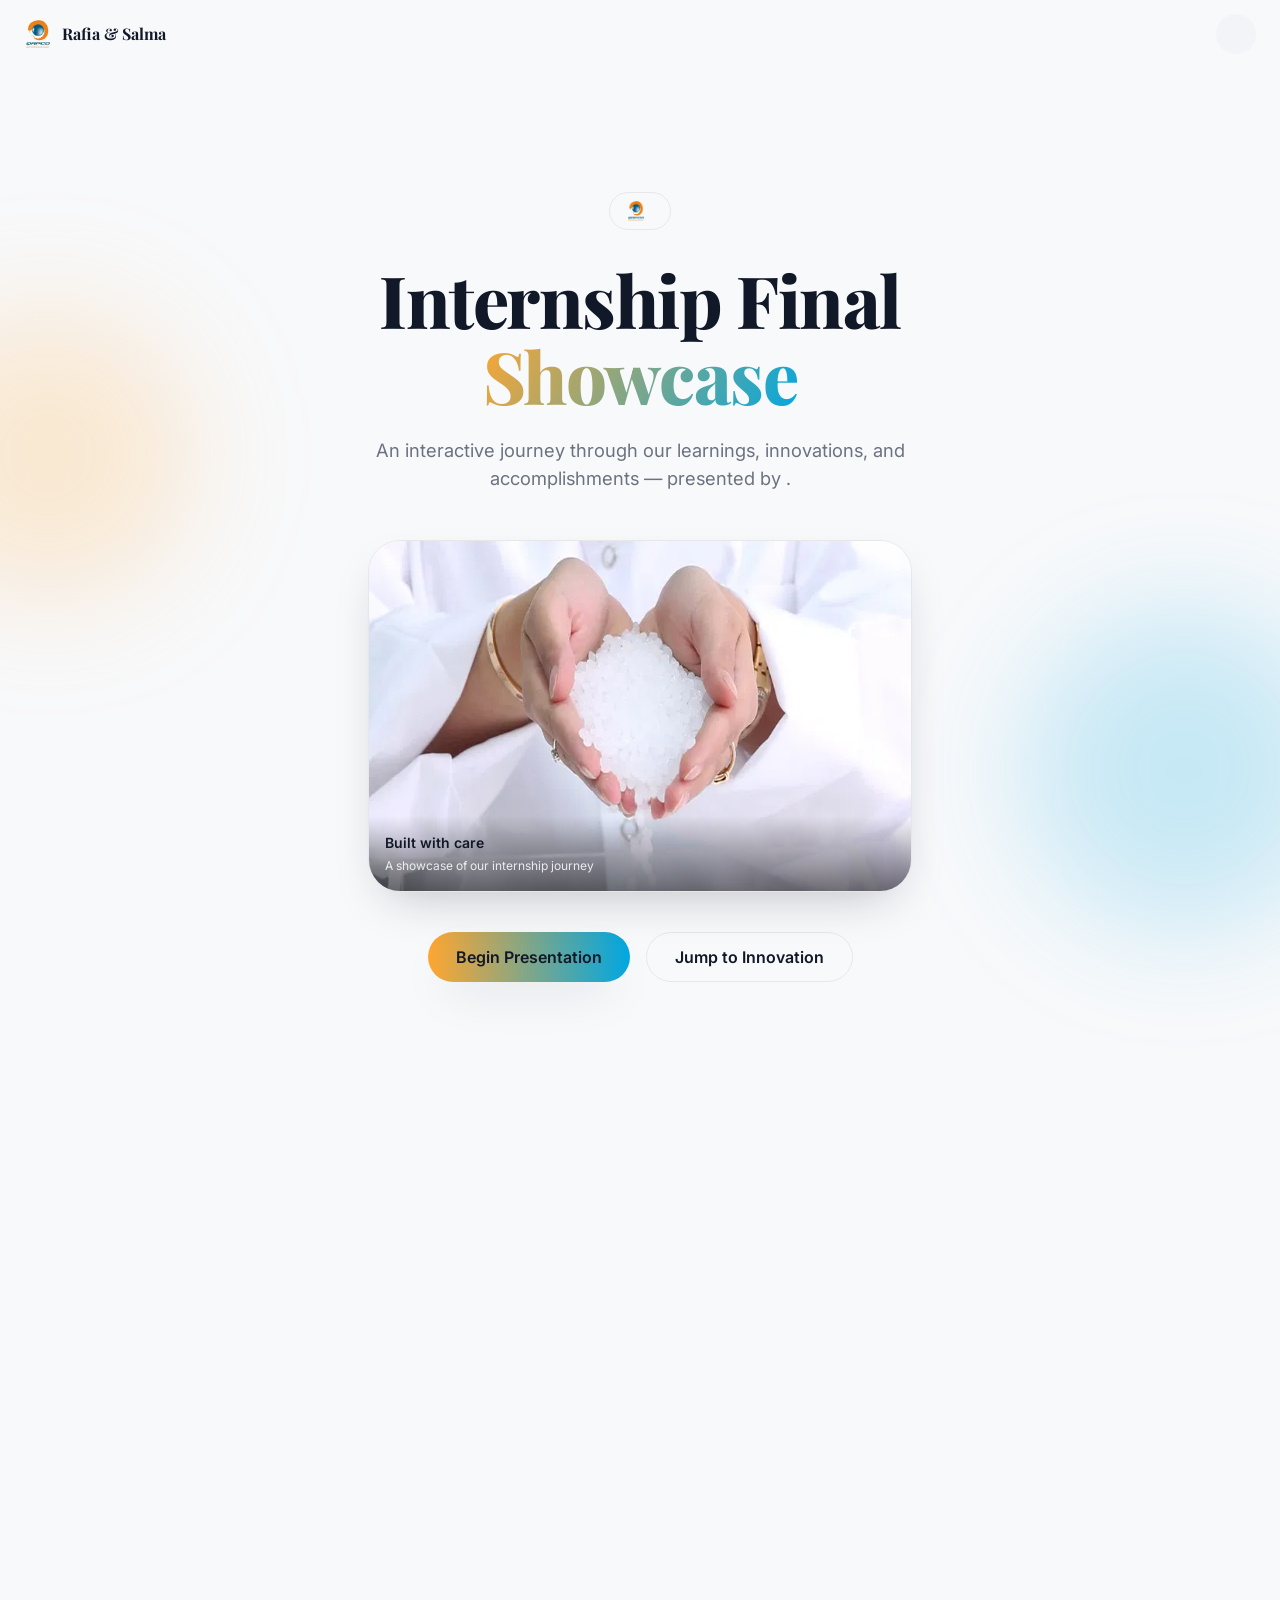
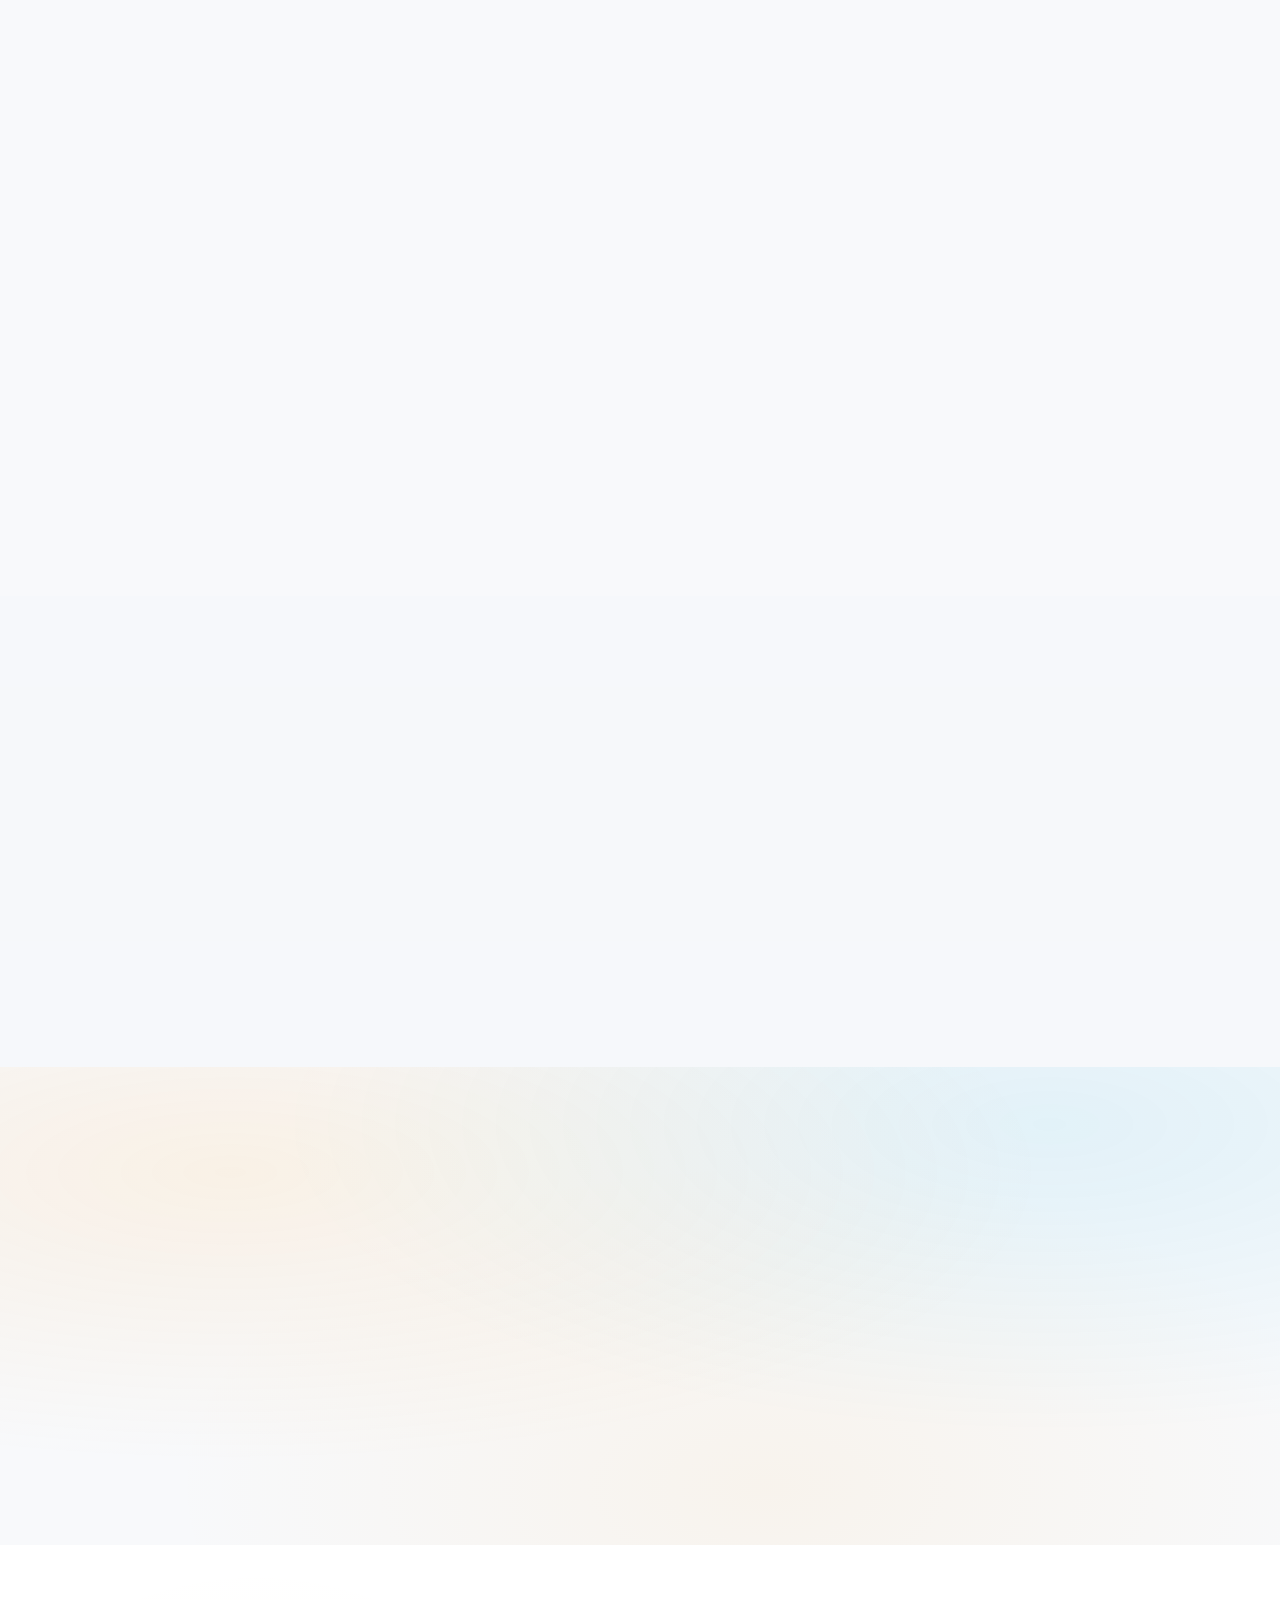
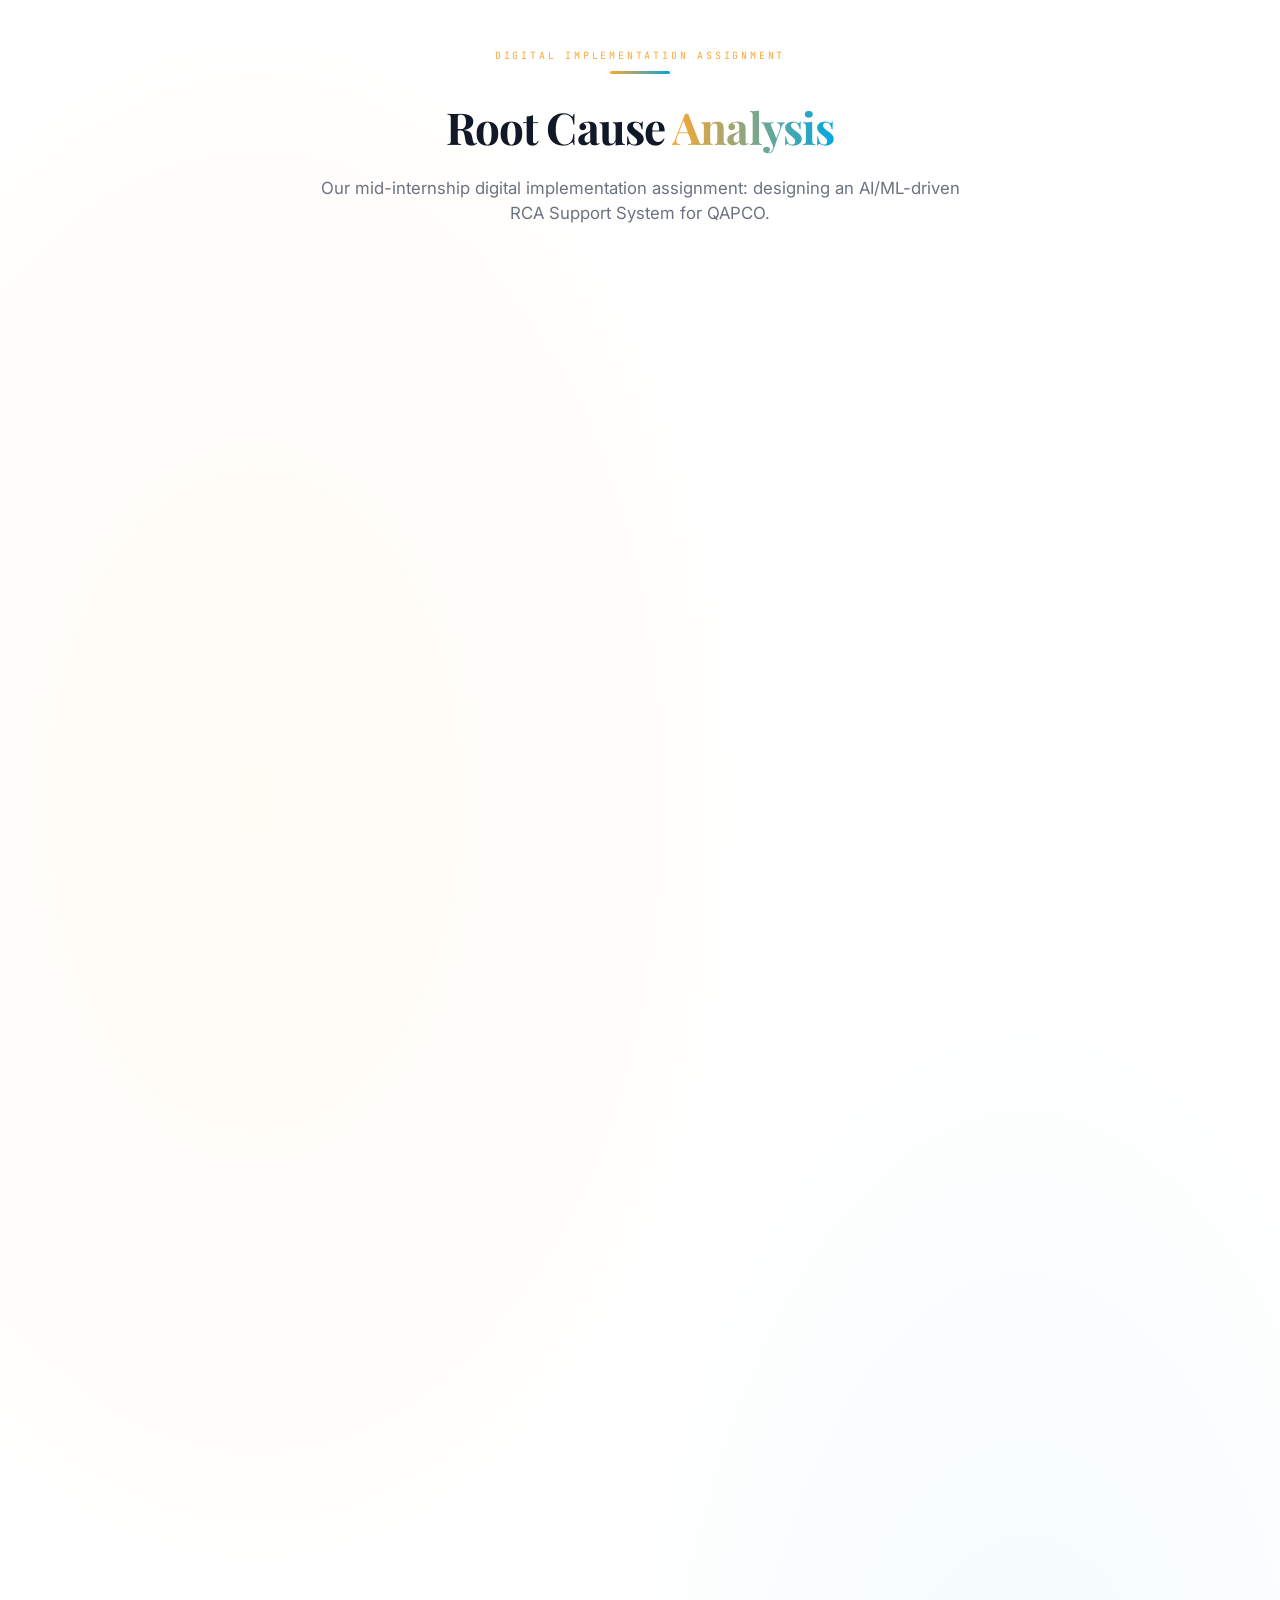
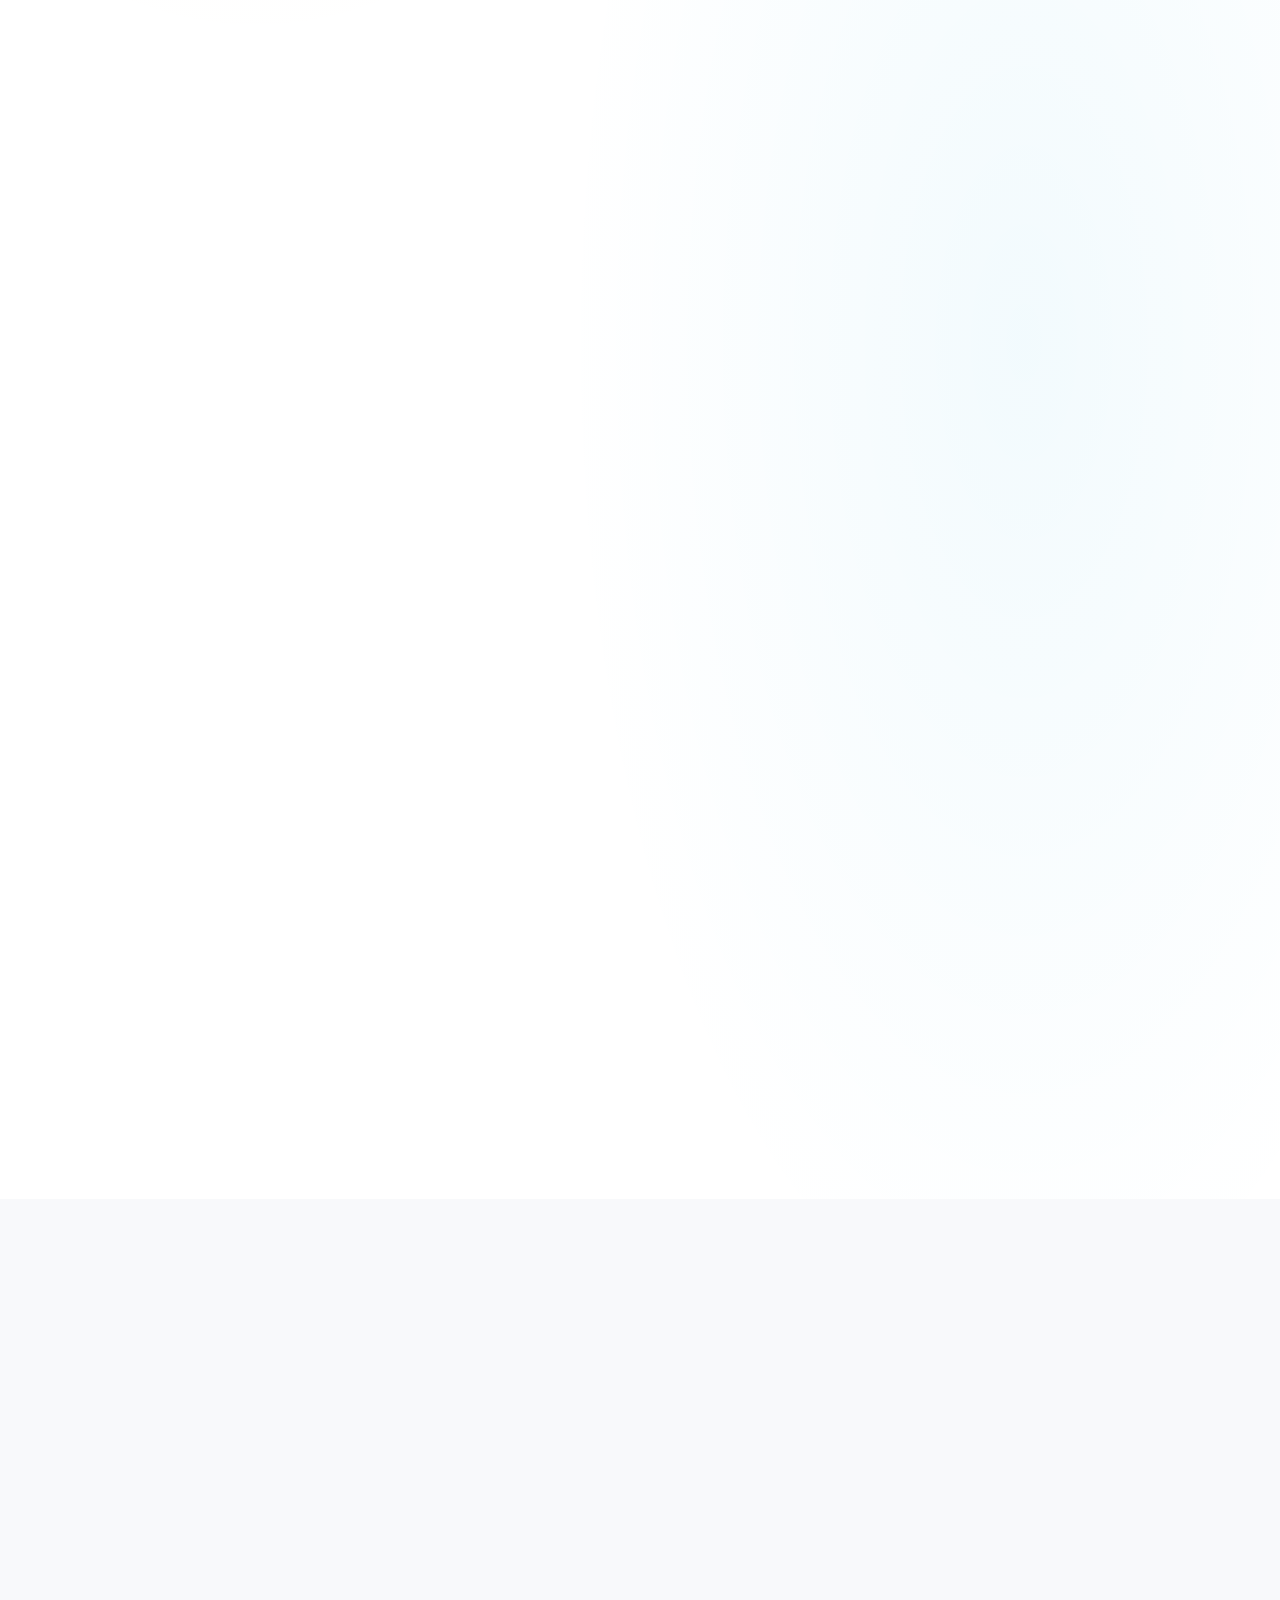
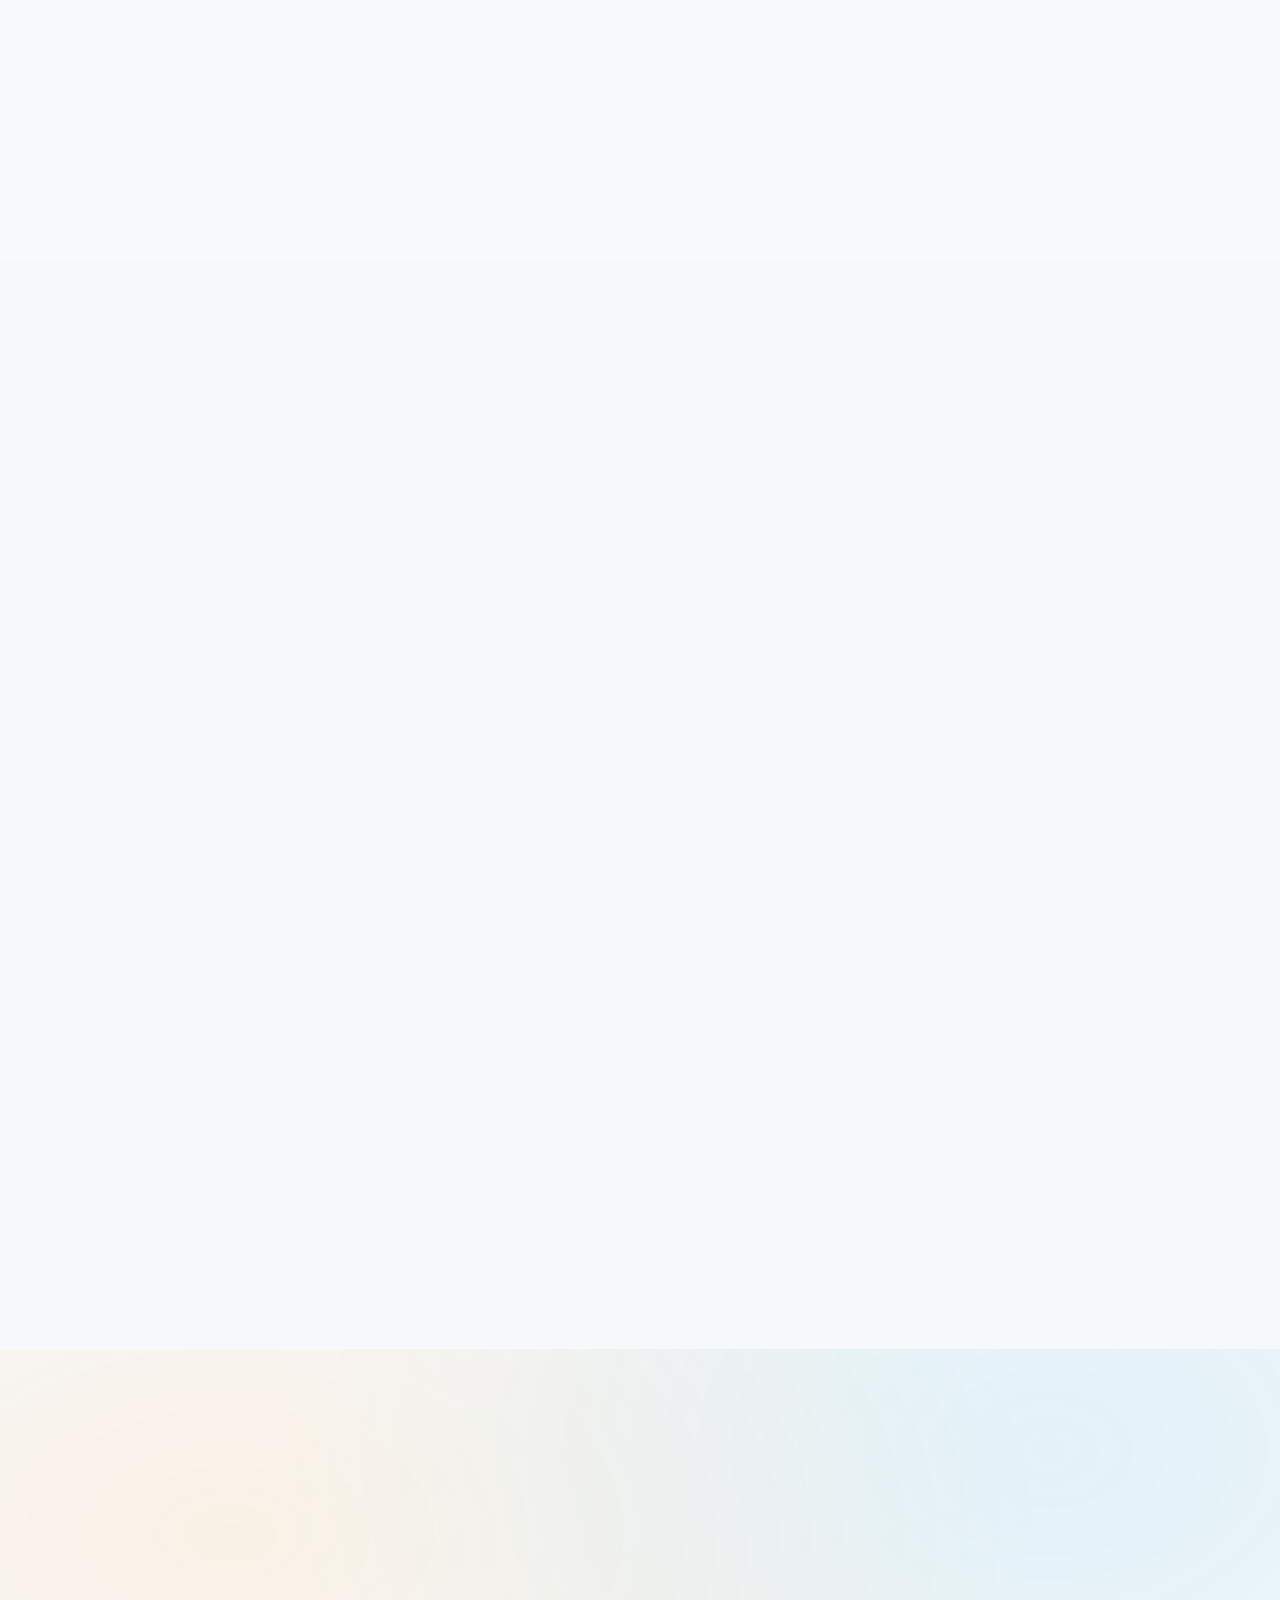
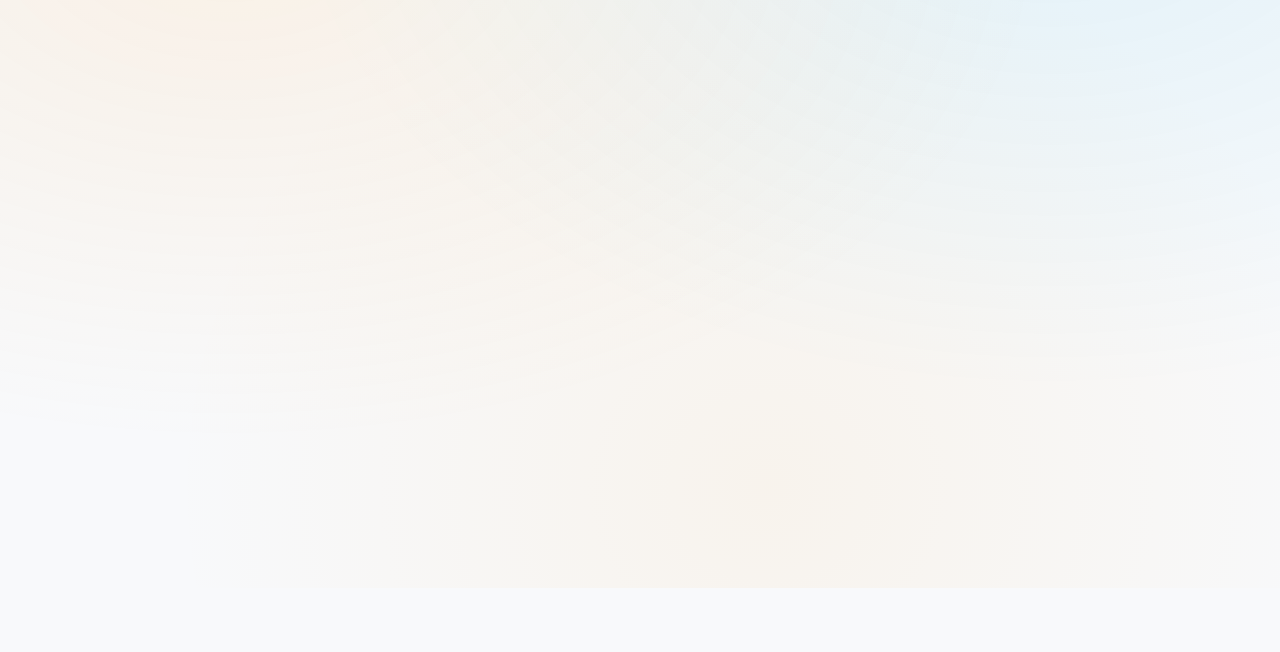
==== commit 4e52773f: "Update index.html" ====
--- a/index.html
+++ b/index.html
@@ -136,6 +136,88 @@
     </div>
   </section>
 
+    <!-- INNOVATION / RCA ASSIGNMENT -->
+  <section id="rca-assignment">
+    <div class="in-inner">
+      <div class="sh"><span class="ey">Digital Implementation Assignment</span><div class="al"></div><h2>Root Cause <span>Analysis</span></h2><p>Our mid-internship digital implementation assignment: designing an AI/ML-driven RCA Support System for QAPCO.</p></div>
+
+      <!-- Pain point hero -->
+      <div class="rca-hero rv">
+        <div class="rca-hero-ey">Pain Point</div>
+        <div class="rca-hero-title">The Problem We Set Out to <span>Solve</span></div>
+        <p class="rca-hero-text">Root Cause Analysis in petrochemical plants is slow, manually intensive, and treated as an isolated, one-off investigation rather than a cumulative organisational learning process. Petrochemical operations involve exothermic reactions, volatile hydrocarbons, and high-pressure systems where slow or shallow RCA carries cost beyond downtime and repairs.</p>
+      </div>
+
+      <!-- Effects -->
+      <h3 class="rv" style="font-family:var(--font-d);font-size:20px;font-weight:700;color:var(--ink);margin-bottom:18px;">Effects of the Pain Point</h3>
+      <div class="effects-row">
+        <div class="eff-card rv d1"><div class="eff-num">1</div><div class="eff-text"><h4>Recurrence Blindness</h4><p>The same failure modes repeat because investigations are not connected to a shared historical record.</p></div></div>
+        <div class="eff-card rv d2"><div class="eff-num">2</div><div class="eff-text"><h4>Delayed Corrective Action</h4><p>Slow data-gathering phases push corrective actions weeks after the incident, extending exposure windows.</p></div></div>
+        <div class="eff-card rv d3"><div class="eff-num">3</div><div class="eff-text"><h4>Cost Impact</h4><p>Unplanned downtime in high-consequence environments carries costs far beyond the repair itself.</p></div></div>
+      </div>
+
+      <!-- Key challenges -->
+      <h3 class="rv" style="font-family:var(--font-d);font-size:20px;font-weight:700;color:var(--ink);margin:32px 0 18px;">Key Challenges</h3>
+      <div class="rca-3col">
+        <div class="rca-card rv d1"><div class="rca-card-num">01</div><h4>Method Mismatch</h4><p>Different engineers apply different RCA frameworks with no standardised baseline, leading to inconsistent outputs.</p></div>
+        <div class="rca-card rv d2"><div class="rca-card-num">02</div><h4>Fragmented Data</h4><p>Process data lives across DCS, SCADA, maintenance logs, and manual records with no unified view.</p></div>
+        <div class="rca-card rv d3"><div class="rca-card-num">03</div><h4>No Historical Cross-checking</h4><p>Each incident is investigated in isolation. Similar past events never surface as reference context.</p></div>
+      </div>
+
+      <!-- Digital Solution -->
+      <div class="rca-hero rv" style="margin-top:32px;">
+        <div class="rca-hero-ey">Digital Solution</div>
+        <div class="rca-hero-title">AI/ML-Driven <span>RCA Support System</span></div>
+        <p class="rca-hero-text">An AI/ML-driven RCA Support System designed to compress the time between incident occurrence and actionable insight. Not by replacing engineering judgment, but by automating the data-correlation work that humans are structurally slow at performing.</p>
+      </div>
+
+      <!-- Core capabilities -->
+      <h3 class="rv" style="font-family:var(--font-d);font-size:20px;font-weight:700;color:var(--ink);margin:32px 0 18px;">RCA System Core Capabilities</h3>
+      <div class="cap-grid">
+        <div class="cap-card rv d1"><div class="cap-icon"><svg viewBox="0 0 24 24"><circle cx="12" cy="12" r="10"/><polyline points="12 6 12 12 16 14"/></svg></div><div class="cap-title">Automated Timeline Reconstruction</div><p class="cap-desc">Auto-assembles event sequences from DCS, SCADA, and maintenance logs within minutes of incident detection.</p></div>
+        <div class="cap-card rv d2"><div class="cap-icon"><svg viewBox="0 0 24 24"><path d="M18 20V10M12 20V4M6 20v-6"/></svg></div><div class="cap-title">Pattern Matching and Historical Cross-reference</div><p class="cap-desc">Cross-references new incidents against the full historical record to surface similar past events as context.</p></div>
+        <div class="cap-card rv d3"><div class="cap-icon"><svg viewBox="0 0 24 24"><path d="M12 22s8-4 8-10V5l-8-3-8 3v7c0 6 8 10 8 10z"/></svg></div><div class="cap-title">Probable Cause Ranking</div><p class="cap-desc">ML classifier ranks probable root causes by confidence score, giving engineers a structured starting point.</p></div>
+        <div class="cap-card rv d4"><div class="cap-icon"><svg viewBox="0 0 24 24"><path d="M14 2H6a2 2 0 0 0-2 2v16a2 2 0 0 0 2 2h12a2 2 0 0 0 2-2V8z"/><polyline points="14 2 14 8 20 8"/><line x1="16" y1="13" x2="8" y2="13"/><line x1="16" y1="17" x2="8" y2="17"/></svg></div><div class="cap-title">Draft Report Generation</div><p class="cap-desc">Produces a pre-structured RCA draft report so engineers validate rather than write from scratch.</p></div>
+        <div class="cap-card rv d5"><div class="cap-icon"><svg viewBox="0 0 24 24"><path d="M10.29 3.86L1.82 18a2 2 0 0 0 1.71 3h16.94a2 2 0 0 0 1.71-3L13.71 3.86a2 2 0 0 0-3.42 0z"/><line x1="12" y1="9" x2="12" y2="13"/><line x1="12" y1="17" x2="12.01" y2="17"/></svg></div><div class="cap-title">Predictive Risk Flagging</div><p class="cap-desc">Identifies process conditions that historically precede failures, enabling proactive intervention.</p></div>
+      </div>
+
+      <!-- Roadmap -->
+      <div class="road-section rv">
+        <h3 class="road-title">Road to Implementing RCA</h3>
+        <div class="road-timeline">
+          <div class="road-line"></div>
+          <div class="road-phase">
+            <div class="rp"><div class="rp-phase">Phase 1</div><div class="rp-title">Data Audit and Consolidation</div><p class="rp-desc">Map all existing data sources and assess quality and accessibility.</p></div>
+            <div class="rp"><div class="rp-phase">Phase 2</div><div class="rp-title">Historical Data Ingestion</div><p class="rp-desc">Ingest and label historical incident records to build the training foundation.</p></div>
+          </div>
+          <div class="road-phase">
+            <div class="rp"><div class="rp-phase">Phase 3</div><div class="rp-title">Pilot Deployment on a Single Unit</div><p class="rp-desc">Run the system in parallel with manual RCA on one production unit.</p></div>
+            <div class="rp"><div class="rp-phase">Phase 4</div><div class="rp-title">Model Training and Validation</div><p class="rp-desc">Train and validate the ML classifier against expert-reviewed outcomes.</p></div>
+          </div>
+          <div class="road-phase">
+            <div class="rp"><div class="rp-phase">Phase 5</div><div class="rp-title">Integration with Investigation Workflow</div><p class="rp-desc">Embed the tool into the standard post-incident investigation process.</p></div>
+            <div class="rp"><div class="rp-phase">Phase 6</div><div class="rp-title">Feedback Loop and Continuous Learning</div><p class="rp-desc">Engineers validate or correct AI outputs; corrections retrain the model.</p></div>
+          </div>
+          <div class="road-phase" style="grid-template-columns:1fr;">
+            <div class="rp"><div class="rp-phase">Phase 7</div><div class="rp-title">Phased Scale-up</div><p class="rp-desc">Broader rollout lets the engine draw on a progressively larger and more diverse incident history, improving accuracy over time.</p></div>
+          </div>
+        </div>
+      </div>
+
+      <!-- Benefits table -->
+      <div class="rv" style="margin-top:32px;">
+        <h3 style="font-family:var(--font-d);font-size:20px;font-weight:700;color:var(--ink);margin-bottom:18px;">Benefits</h3>
+        <table class="benefits-table">
+          <tr><th>Feature</th><th>Advantage</th></tr>
+          <tr><td>Speed</td><td>Compresses the data-gathering phase from days or weeks down to minutes by auto-assembling timelines from DCS, SCADA, and maintenance logs. Engineers start from a validated draft rather than a blank page.</td></tr>
+          <tr><td>Consistency</td><td>Reduces the quality gap between investigators. Instead of outcomes varying based on who is on shift, every investigation starts from the same structured, data-driven baseline.</td></tr>
+          <tr><td>Prevention</td><td>Cross-referencing new incidents against historical patterns means a similar valve failure from 18 months ago surfaces as context so the same vulnerability is not solved multiple times without addressing the structural cause.</td></tr>
+          <tr><td>Faster Corrective Action</td><td>Since corrective actions cannot be implemented until RCA concludes, speeding up the investigation directly shortens the window of exposure to repeat incidents, which matters most in high-consequence environments like polymerisation or volatile hydrocarbon handling.</td></tr>
+        </table>
+      </div>
+    </div>
+  </section>
+
   <!-- ============ CYBER ============ -->
   <section id="cyber">
     <div class="container">
--- a/css/styles.css
+++ b/css/styles.css
@@ -518,3 +518,95 @@
 /* generic float delays for orbs */
 .delay-1 { animation-delay: .8s; }
 .delay-2 { animation-delay: 1.5s; }
+
+/* ============================================================
+   Aliases so pasted-in section styles (from other exports)
+   line up with this project's existing token names.
+   ============================================================ */
+:root {
+  --font-d: var(--font-display);
+  --font-m: var(--font-mono);
+  --glass: var(--glass-bg);
+}
+
+/* Generic reveal-on-scroll + delay classes used by some pasted sections */
+.rv {
+  opacity: 0;
+  transform: translateY(28px);
+  transition: opacity .7s cubic-bezier(.22,1,.36,1), transform .7s cubic-bezier(.22,1,.36,1);
+}
+.rv.is-visible { opacity: 1; transform: none; }
+.rv.d1 { transition-delay: .08s; }
+.rv.d2 { transition-delay: .16s; }
+.rv.d3 { transition-delay: .24s; }
+.rv.d4 { transition-delay: .32s; }
+.rv.d5 { transition-delay: .4s; }
+
+/* Generic "section heading" shorthand (eyebrow + accent divider + title + subtitle)
+   used by some pasted sections instead of this project's .section-heading */
+.sh { text-align: center; max-width: 42rem; margin: 0 auto 3.5rem; }
+.sh .ey {
+  font-family: var(--font-mono); font-size: 10px; letter-spacing: .28em; text-transform: uppercase;
+  color: var(--primary); display: inline-block; margin-bottom: .5rem;
+}
+.sh .al { width: 60px; height: 3px; border-radius: 2px; background: var(--gradient-primary); margin: 0 auto 1.25rem; }
+.sh h2 { font-size: clamp(1.9rem, 4vw, 2.75rem); font-weight: 700; letter-spacing: -0.02em; font-family: var(--font-display); }
+.sh h2 span { background: var(--gradient-primary); -webkit-background-clip: text; background-clip: text; color: transparent; }
+.sh p { margin-top: 1rem; color: var(--muted-foreground); font-size: 1.05rem; }
+
+/* ======= INNOVATION / RCA ASSIGNMENT ======= */
+#rca-assignment{padding:96px 24px;background:radial-gradient(ellipse 70% 50% at 20% 30%,rgba(255,166,48,.05),transparent 60%),radial-gradient(ellipse 60% 60% at 80% 70%,rgba(0,167,225,.05),transparent 60%),var(--bg2);}
+.in-inner{max-width:1100px;margin:0 auto;}
+/* Pain point hero card */
+.rca-hero{background:var(--navy);border-radius:24px;padding:48px 40px;margin-bottom:32px;position:relative;overflow:hidden;}
+.rca-hero::before{content:'';position:absolute;top:-60px;right:-60px;width:300px;height:300px;border-radius:50%;background:rgba(255,166,48,.08);filter:blur(80px);}
+.rca-hero::after{content:'';position:absolute;bottom:-60px;left:-60px;width:250px;height:250px;border-radius:50%;background:rgba(0,167,225,.07);filter:blur(80px);}
+.rca-hero-ey{font-family:var(--font-m);font-size:10px;letter-spacing:.3em;text-transform:uppercase;color:var(--amber);margin-bottom:14px;position:relative;z-index:1;}
+.rca-hero-title{font-family:var(--font-d);font-size:clamp(28px,4vw,48px);font-weight:900;color:white;line-height:1.1;margin-bottom:18px;position:relative;z-index:1;}
+.rca-hero-title span{background:linear-gradient(90deg,var(--amber),var(--blue));-webkit-background-clip:text;-webkit-text-fill-color:transparent;}
+.rca-hero-text{font-size:15px;color:rgba(238,242,243,.65);line-height:1.8;max-width:680px;position:relative;z-index:1;font-weight:300;}
+/* Three-col cards */
+.rca-3col{display:grid;grid-template-columns:1fr;gap:16px;margin-bottom:32px;}
+@media(min-width:640px){.rca-3col{grid-template-columns:repeat(3,1fr);}}
+.rca-card{background:var(--glass);backdrop-filter:blur(14px) saturate(140%);border:1px solid var(--glass-border);border-radius:18px;padding:24px;position:relative;overflow:hidden;transition:border-color .3s,transform .3s;}
+.rca-card:hover{border-color:rgba(255,166,48,.3);transform:translateY(-4px);}
+.rca-card::before{content:'';position:absolute;top:0;left:0;right:0;height:2px;background:linear-gradient(90deg,var(--amber),var(--blue));}
+.rca-card-num{font-family:var(--font-d);font-size:52px;font-weight:900;color:rgba(255,166,48,.1);line-height:1;margin-bottom:12px;}
+.rca-card h4{font-size:15px;font-weight:700;color:var(--ink);margin-bottom:8px;}
+.rca-card p{font-size:12px;color:var(--ink3);line-height:1.7;}
+/* Effects row */
+.effects-row{display:grid;grid-template-columns:repeat(3,1fr);gap:14px;margin-bottom:32px;}
+@media(max-width:640px){.effects-row{grid-template-columns:1fr;}}
+.eff-card{background:var(--glass);backdrop-filter:blur(14px);border:1px solid var(--glass-border);border-radius:16px;padding:22px;display:flex;align-items:flex-start;gap:14px;transition:transform .3s;}
+.eff-card:hover{transform:translateY(-3px);}
+.eff-num{font-family:var(--font-d);font-size:28px;font-weight:900;color:var(--amber);flex-shrink:0;line-height:1;}
+.eff-text h4{font-size:14px;font-weight:700;color:var(--ink);margin-bottom:4px;}
+.eff-text p{font-size:12px;color:var(--ink3);line-height:1.6;}
+/* Capabilities grid */
+.cap-grid{display:grid;grid-template-columns:repeat(2,1fr);gap:14px;margin-bottom:32px;}
+@media(min-width:768px){.cap-grid{grid-template-columns:repeat(3,1fr);}}
+.cap-card{background:var(--glass);backdrop-filter:blur(14px);border:1px solid var(--glass-border);border-radius:16px;padding:20px;transition:border-color .3s,transform .3s;}
+.cap-card:hover{border-color:rgba(0,167,225,.3);transform:translateY(-3px);}
+.cap-icon{width:44px;height:44px;border-radius:12px;margin-bottom:12px;background:linear-gradient(135deg,var(--amber),var(--blue));display:flex;align-items:center;justify-content:center;}
+.cap-icon svg{width:20px;height:20px;fill:none;stroke:white;stroke-width:1.8;}
+.cap-title{font-size:13px;font-weight:700;color:var(--ink);margin-bottom:4px;}
+.cap-desc{font-size:11px;color:var(--ink3);line-height:1.6;}
+/* Roadmap */
+.road-section{margin-bottom:32px;}
+.road-title{font-family:var(--font-d);font-size:22px;font-weight:700;color:var(--ink);margin-bottom:24px;}
+.road-timeline{position:relative;padding-left:24px;}
+.road-line{position:absolute;left:8px;top:8px;bottom:8px;width:2px;background:linear-gradient(to bottom,var(--amber),var(--blue));}
+.road-phase{display:grid;grid-template-columns:1fr 1fr;gap:12px;margin-bottom:16px;}
+@media(max-width:640px){.road-phase{grid-template-columns:1fr;}}
+.rp{background:var(--glass);backdrop-filter:blur(12px);border:1px solid var(--glass-border);border-radius:14px;padding:16px;position:relative;transition:border-color .3s;}
+.rp:hover{border-color:rgba(255,166,48,.3);}
+.rp-phase{font-family:var(--font-m);font-size:9px;letter-spacing:.2em;text-transform:uppercase;color:var(--amber);margin-bottom:6px;}
+.rp-title{font-size:13px;font-weight:700;color:var(--ink);margin-bottom:3px;}
+.rp-desc{font-size:11px;color:var(--ink3);}
+/* Benefits table */
+.benefits-table{width:100%;border-collapse:collapse;border-radius:16px;overflow:hidden;box-shadow:var(--shadow-soft);}
+.benefits-table th{background:var(--navy);color:white;padding:14px 18px;font-size:12px;font-weight:600;text-align:left;font-family:var(--font-m);letter-spacing:.1em;text-transform:uppercase;}
+.benefits-table td{padding:14px 18px;font-size:12px;color:var(--ink3);line-height:1.65;border-bottom:1px solid var(--border);vertical-align:top;}
+.benefits-table tr:last-child td{border-bottom:none;}
+.benefits-table td:first-child{font-weight:600;color:var(--amber);white-space:nowrap;width:120px;}
+.benefits-table tr:hover td{background:rgba(255,166,48,.04);}
